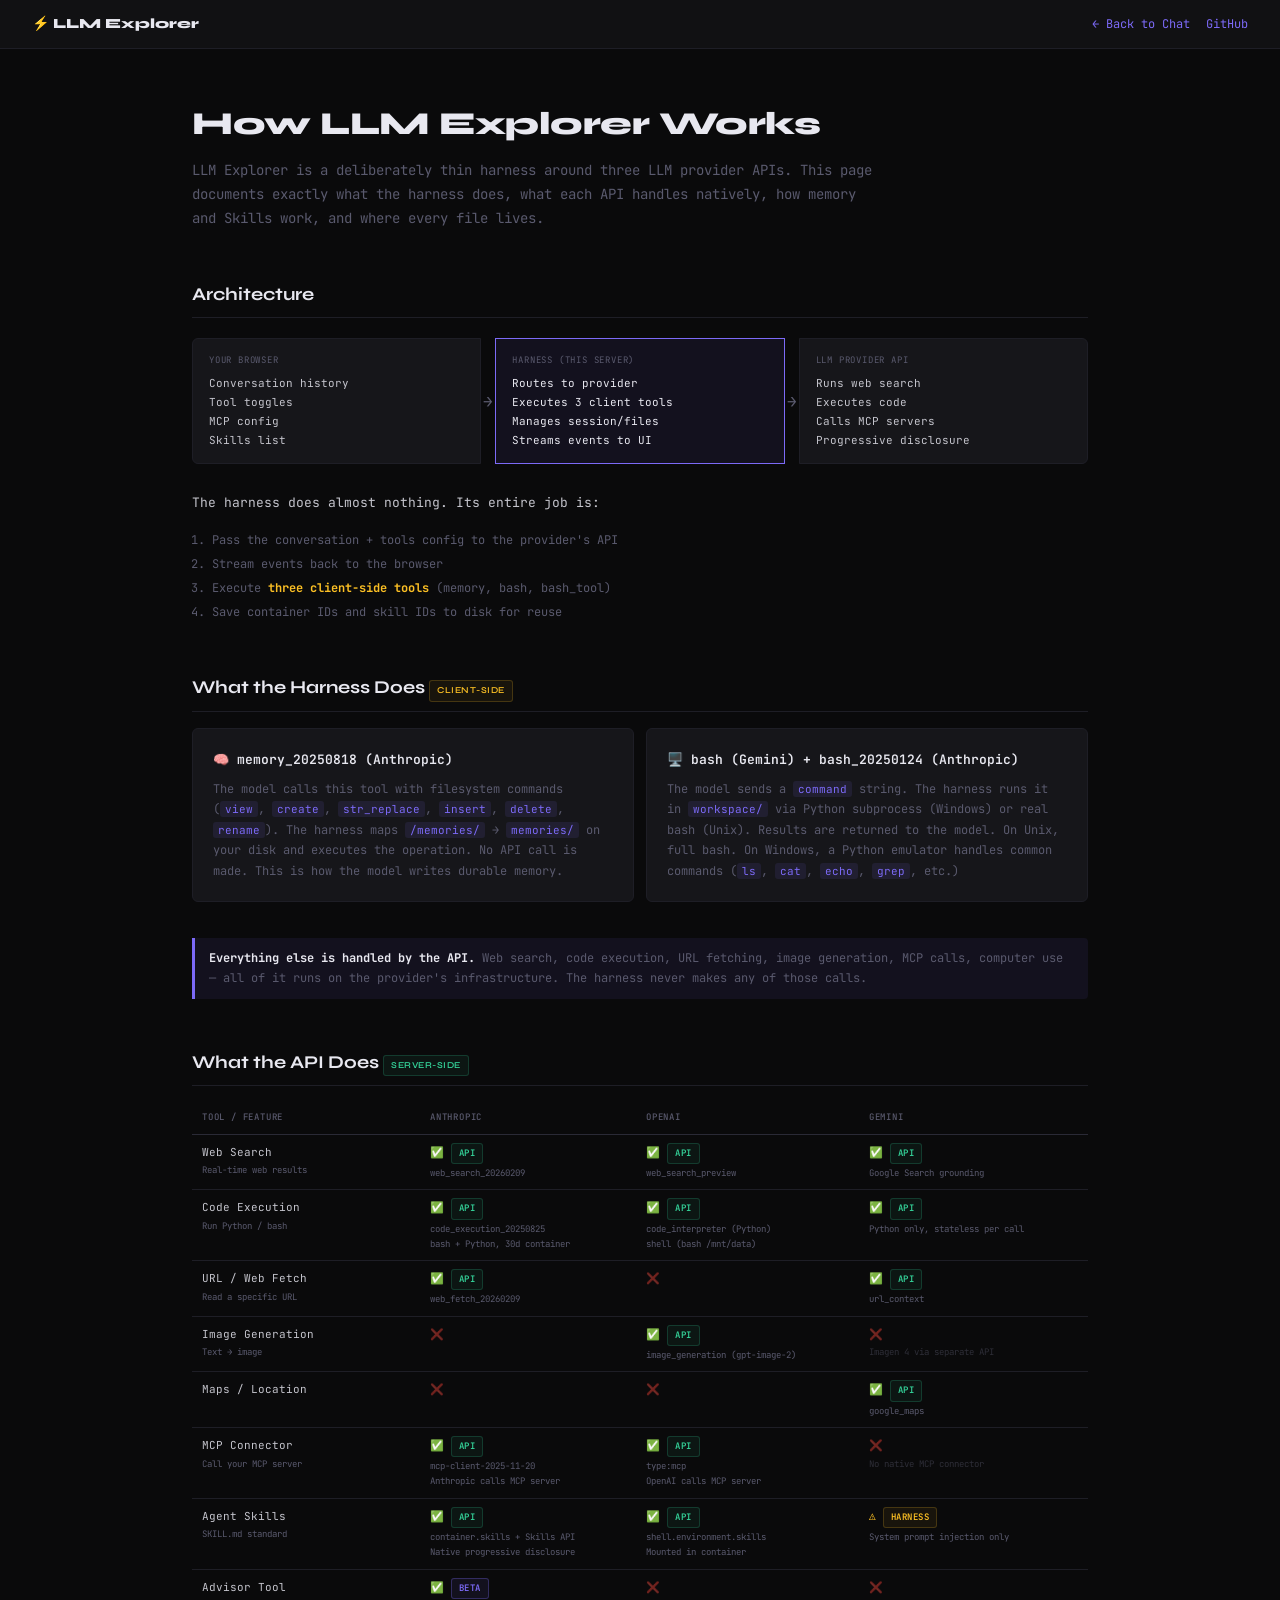
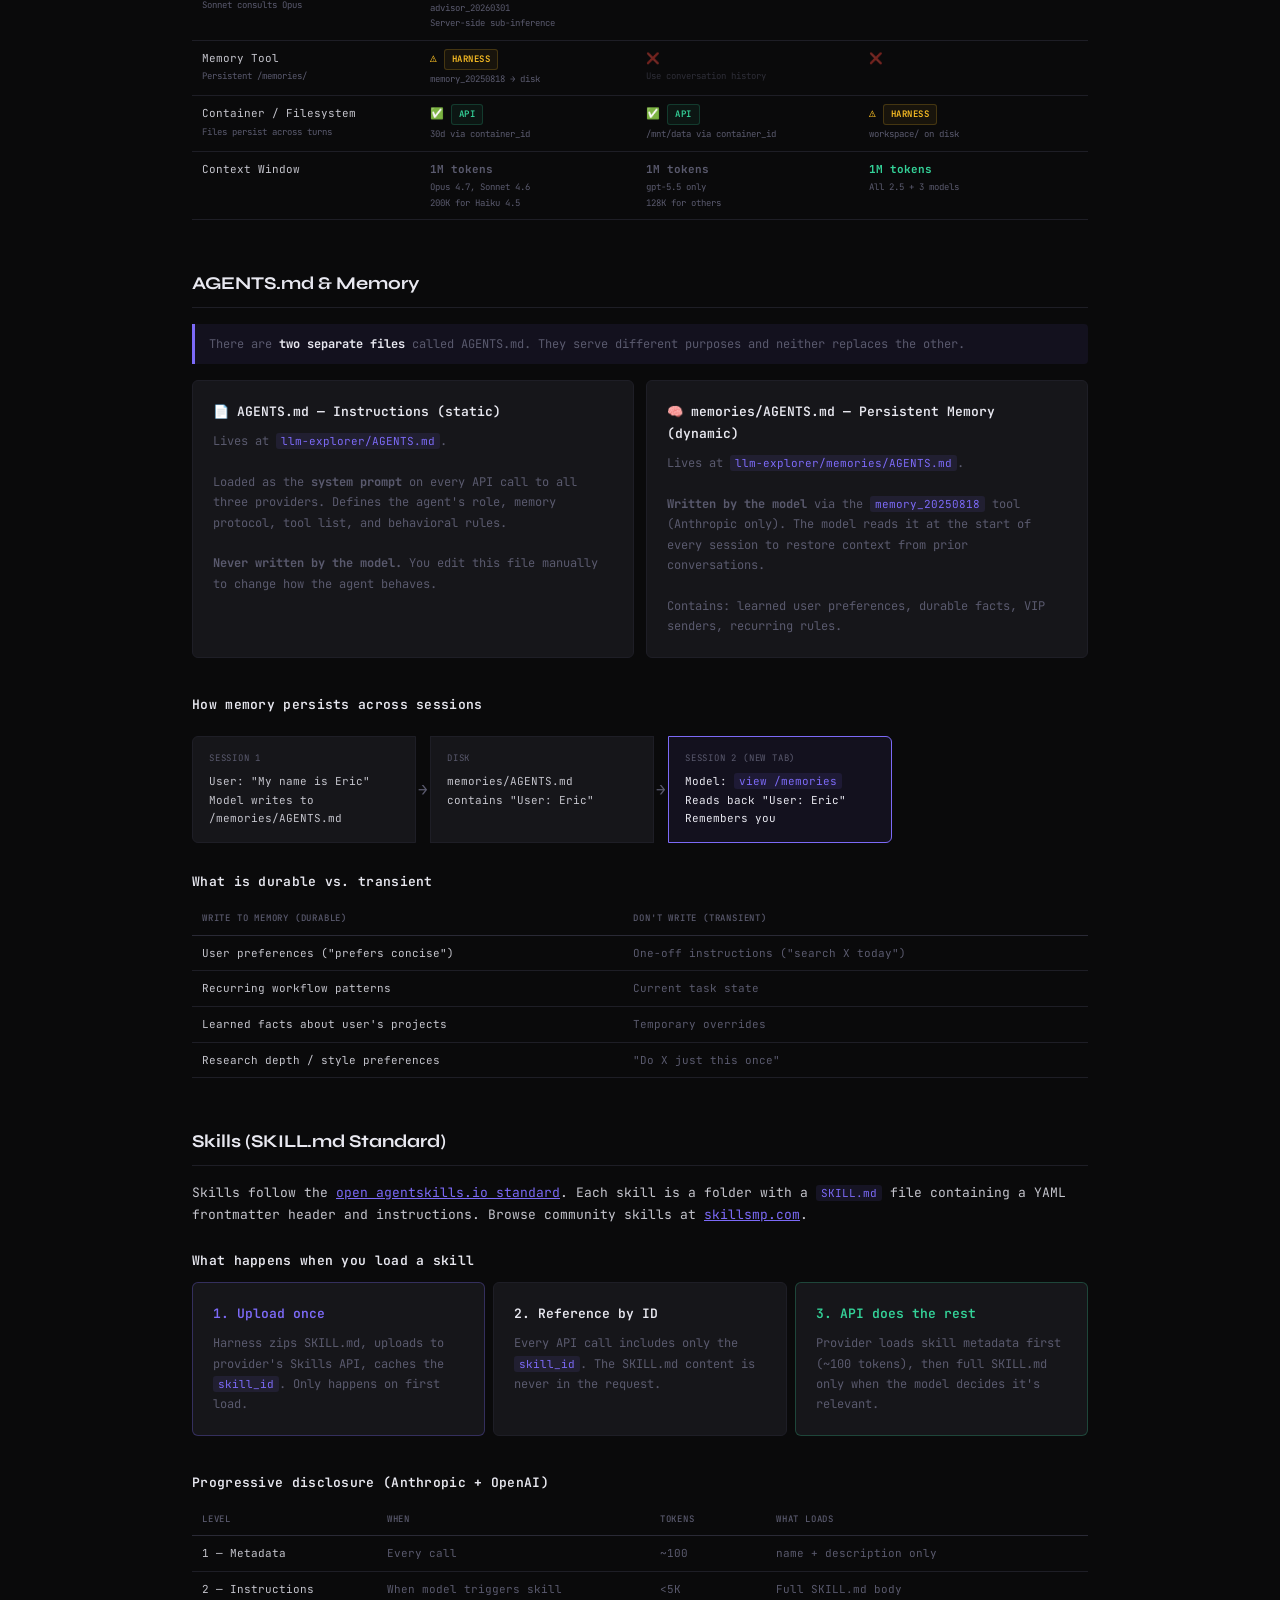
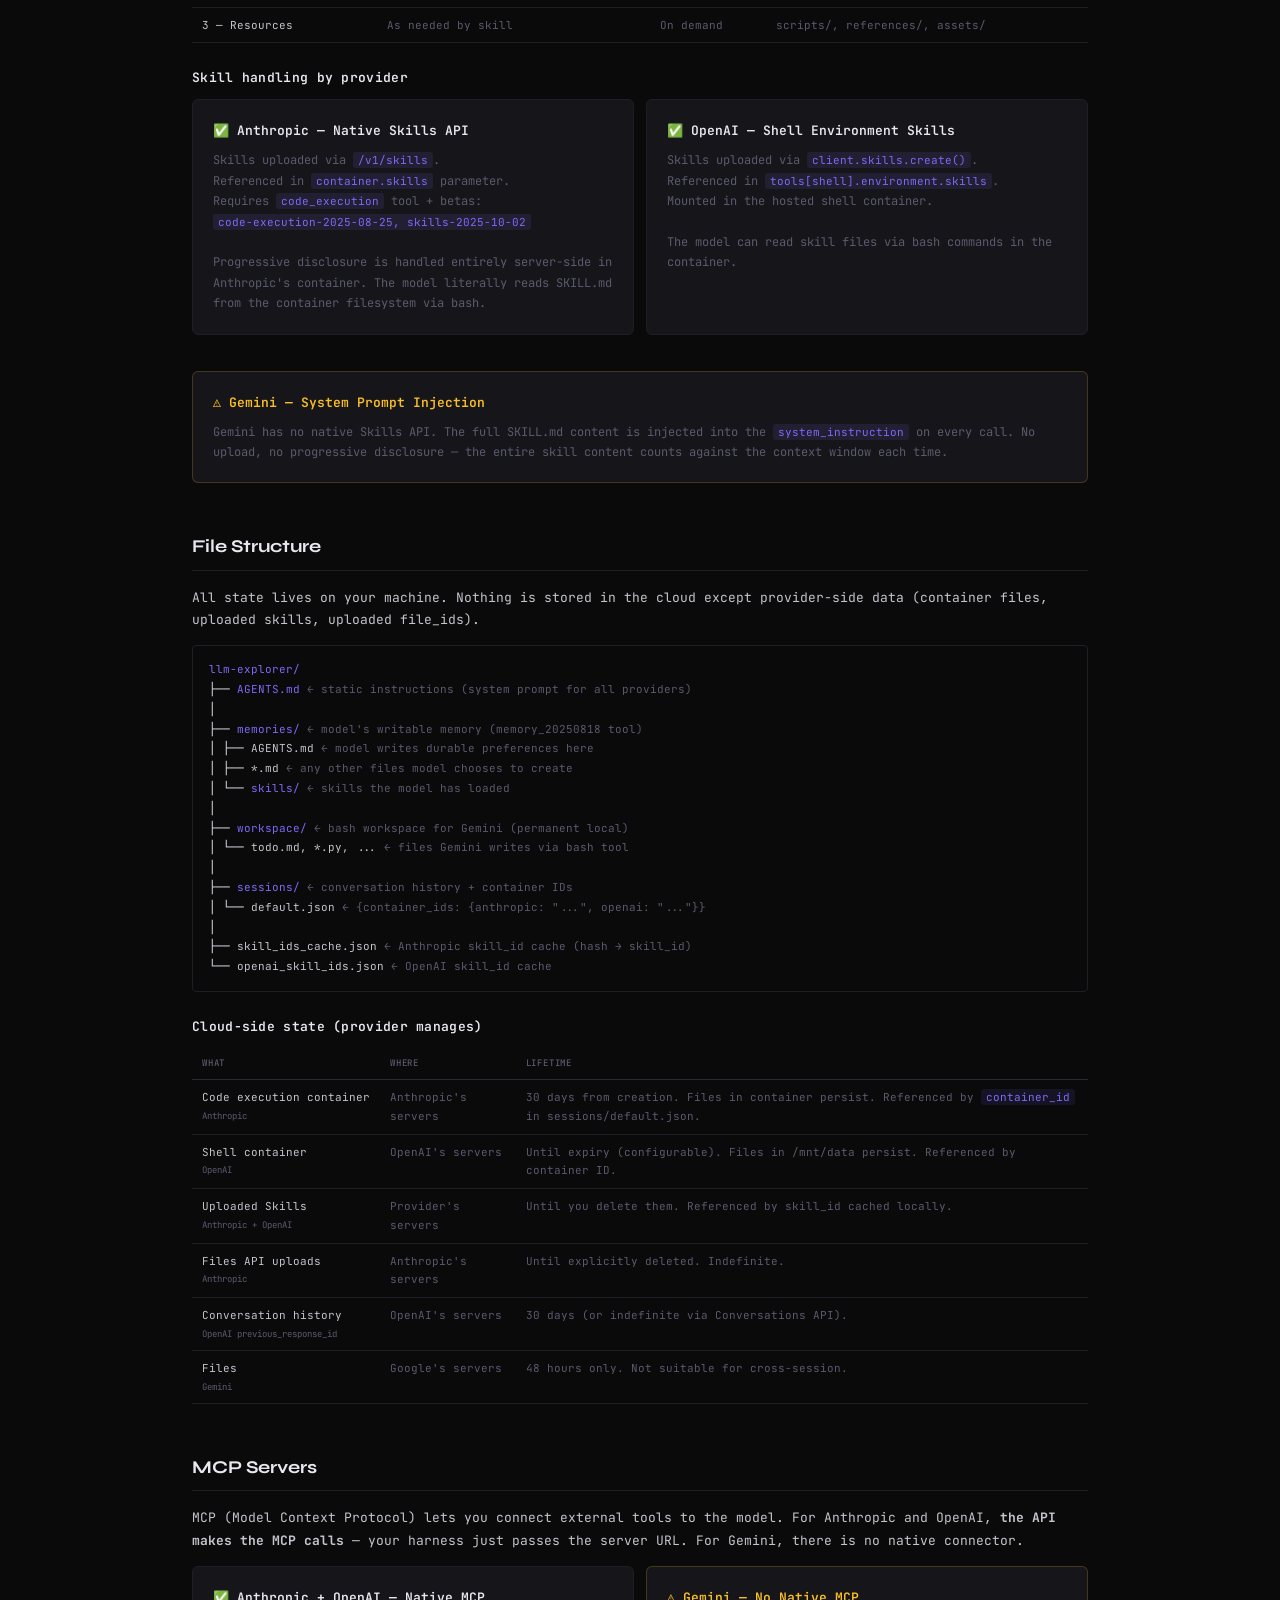
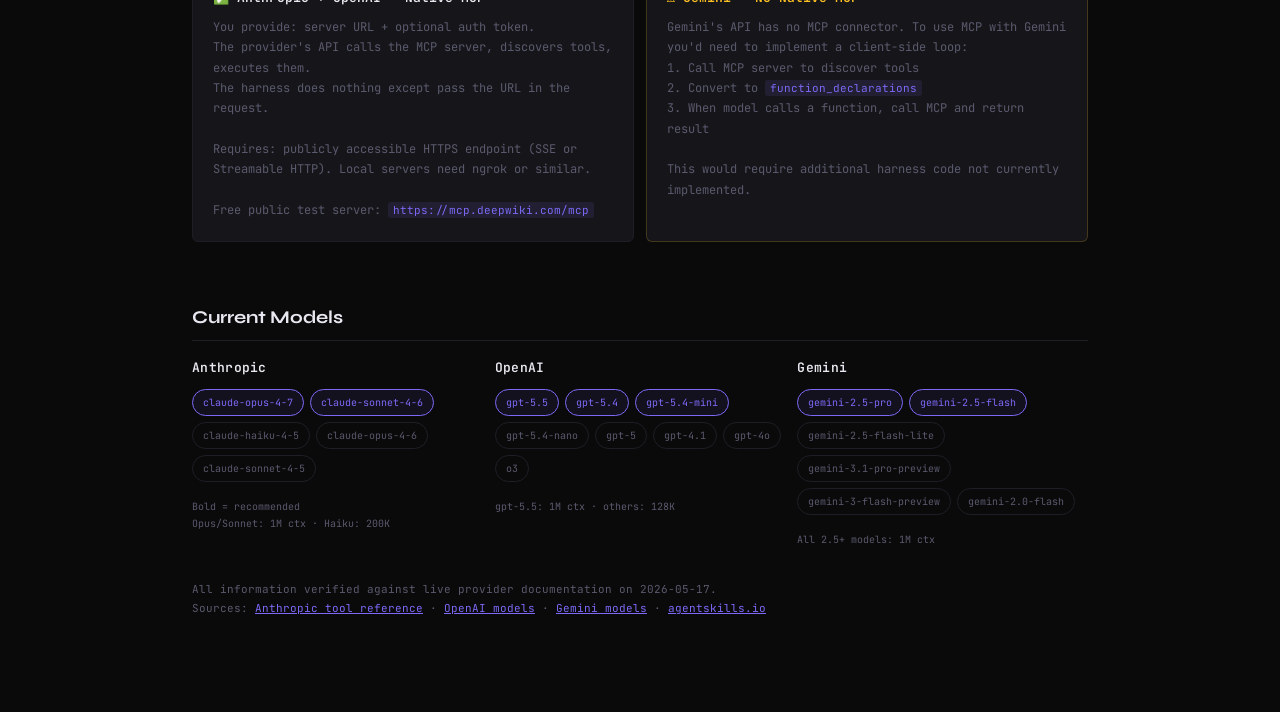
==== static/about.html @ feeef98b "Add /about page: harness vs. API breakdown, memory, Skills, file structure New page at /about: - Ful" ====
<!DOCTYPE html>
<html lang="en">
<head>
<meta charset="UTF-8"/>
<meta name="viewport" content="width=device-width,initial-scale=1"/>
<title>LLM Explorer — How It Works</title>
<link rel="preconnect" href="https://fonts.googleapis.com">
<link href="https://fonts.googleapis.com/css2?family=Syne:wght@400;600;700;800&family=JetBrains+Mono:wght@300;400;500&display=swap" rel="stylesheet">
<style>
*,*::before,*::after{box-sizing:border-box;margin:0;padding:0}
:root{
  --bg:#0a0a0b;--surface:#111113;--panel:#16161a;
  --border:#1e1e26;--border2:#2a2a36;
  --text:#c4c4cc;--text-dim:#5a5a6e;--text-bright:#e8e8f0;
  --accent:#7c6af7;--accent-bg:rgba(124,106,247,.08);--accent-border:rgba(124,106,247,.3);
  --green:#34d399;--green-bg:rgba(52,211,153,.06);
  --yellow:#fbbf24;--yellow-bg:rgba(251,191,36,.06);
  --red:#f87171;
  --mono:'JetBrains Mono',monospace;
  --sans:'Syne',sans-serif;
}
html,body{background:var(--bg);color:var(--text);font-family:var(--mono);font-size:13px;line-height:1.7}

/* ─ layout ─ */
.page{max-width:960px;margin:0 auto;padding:48px 32px 80px}

/* ─ nav ─ */
.topnav{
  display:flex;align-items:center;gap:16px;
  padding:12px 32px;border-bottom:1px solid var(--border);
  background:var(--surface);position:sticky;top:0;z-index:10;
}
.topnav a{color:var(--accent);text-decoration:none;font-size:12px}
.topnav a:hover{text-decoration:underline}
.topnav .logo{font-family:var(--sans);font-weight:800;font-size:14px;color:var(--text-bright);margin-right:auto}

/* ─ typography ─ */
h1{font-family:var(--sans);font-size:32px;font-weight:800;color:var(--text-bright);letter-spacing:-.5px;margin-bottom:8px}
h2{font-family:var(--sans);font-size:18px;font-weight:700;color:var(--text-bright);margin:48px 0 16px;
   padding-bottom:8px;border-bottom:1px solid var(--border)}
h3{font-size:13px;font-weight:600;color:var(--text-bright);letter-spacing:.3px;margin:24px 0 10px}
p{margin-bottom:14px;color:var(--text)}
.lead{font-size:14px;color:var(--text-dim);max-width:680px;margin-bottom:32px}

/* ─ cards ─ */
.card{background:var(--panel);border:1px solid var(--border);border-radius:6px;padding:20px;margin-bottom:12px}
.card-title{font-weight:600;color:var(--text-bright);margin-bottom:8px;font-size:13px}
.card-body{color:var(--text-dim);font-size:12px}

/* ─ two-col split ─ */
.split{display:grid;grid-template-columns:1fr 1fr;gap:12px;margin-bottom:24px}
@media(max-width:640px){.split{grid-template-columns:1fr}}

/* ─ table ─ */
table{width:100%;border-collapse:collapse;margin-bottom:24px;font-size:11px}
th{text-align:left;padding:8px 10px;border-bottom:1px solid var(--border2);
   color:var(--text-dim);font-size:9px;letter-spacing:.8px;text-transform:uppercase;font-weight:500}
td{padding:8px 10px;border-bottom:1px solid var(--border);color:var(--text-dim);vertical-align:top}
td:first-child{color:var(--text);white-space:nowrap}
.c-yes{color:var(--green)}
.c-harness{color:var(--yellow)}
.c-no{opacity:.45}
small{font-size:9px;color:var(--text-dim);display:block;margin-top:2px}

/* ─ code ─ */
pre,code{font-family:var(--mono)}
pre{background:var(--bg);border:1px solid var(--border);border-radius:4px;
    padding:14px 16px;overflow-x:auto;font-size:11px;color:var(--text-dim);margin-bottom:14px}
code{background:rgba(124,106,247,.1);color:var(--accent);padding:1px 5px;border-radius:3px;font-size:11px}

/* ─ badges ─ */
.badge{display:inline-block;padding:2px 7px;border-radius:3px;font-size:9px;font-weight:600;letter-spacing:.5px;text-transform:uppercase}
.badge-api{background:var(--green-bg);color:var(--green);border:1px solid rgba(52,211,153,.2)}
.badge-harness{background:var(--yellow-bg);color:var(--yellow);border:1px solid rgba(251,191,36,.2)}
.badge-none{background:rgba(248,113,113,.08);color:var(--red);border:1px solid rgba(248,113,113,.2)}
.badge-beta{background:var(--accent-bg);color:var(--accent);border:1px solid var(--accent-border)}

/* ─ flow diagram ─ */
.flow{display:flex;align-items:stretch;gap:0;margin:20px 0 28px;overflow-x:auto}
.flow-box{
  flex:1;min-width:160px;padding:14px 16px;border:1px solid var(--border);
  background:var(--panel);
}
.flow-box:first-child{border-radius:6px 0 0 6px}
.flow-box:last-child{border-radius:0 6px 6px 0}
.flow-arrow{
  display:flex;align-items:center;padding:0 2px;color:var(--text-dim);
  font-size:16px;flex-shrink:0;
}
.flow-label{font-size:9px;color:var(--text-dim);letter-spacing:.8px;text-transform:uppercase;margin-bottom:6px}
.flow-content{font-size:11px;color:var(--text)}
.flow-box.highlight{border-color:var(--accent);background:var(--accent-bg)}
.flow-box.highlight .flow-content{color:var(--text-bright)}

/* ─ file tree ─ */
.tree{background:var(--bg);border:1px solid var(--border);border-radius:4px;padding:14px 16px;font-size:11px;margin-bottom:14px}
.tree-line{line-height:1.8}
.tree-dir{color:var(--accent)}
.tree-file{color:var(--text)}
.tree-comment{color:var(--text-dim)}

/* ─ pill list ─ */
.pill-list{display:flex;flex-wrap:wrap;gap:6px;margin-bottom:16px}
.pill{padding:4px 10px;border-radius:20px;font-size:10px;border:1px solid var(--border);color:var(--text-dim)}
.pill.active{border-color:var(--accent);color:var(--accent);background:var(--accent-bg)}

/* ─ note box ─ */
.note{border-left:3px solid var(--accent);padding:10px 14px;background:var(--accent-bg);
      border-radius:0 4px 4px 0;margin-bottom:16px;font-size:12px;color:var(--text-dim)}
.note strong{color:var(--text-bright)}

/* ─ section anchor ─ */
.anchor{color:var(--text-dim);text-decoration:none;font-size:11px;margin-left:8px;opacity:0;transition:opacity .15s}
h2:hover .anchor{opacity:1}
</style>
</head>
<body>

<nav class="topnav">
  <span class="logo">⚡ LLM Explorer</span>
  <a href="/">← Back to Chat</a>
  <a href="https://github.com/EricXu4630/llm-explorer" target="_blank">GitHub</a>
</nav>

<div class="page">

  <h1>How LLM Explorer Works</h1>
  <p class="lead">
    LLM Explorer is a deliberately thin harness around three LLM provider APIs.
    This page documents exactly what the harness does, what each API handles natively,
    how memory and Skills work, and where every file lives.
  </p>

  <!-- ══════════════════════════════════════════════════════ -->
  <h2>Architecture <a class="anchor" href="#architecture" id="architecture">#</a></h2>

  <div class="flow">
    <div class="flow-box">
      <div class="flow-label">Your Browser</div>
      <div class="flow-content">Conversation history<br/>Tool toggles<br/>MCP config<br/>Skills list</div>
    </div>
    <div class="flow-arrow">→</div>
    <div class="flow-box highlight">
      <div class="flow-label">Harness (this server)</div>
      <div class="flow-content">Routes to provider<br/>Executes 3 client tools<br/>Manages session/files<br/>Streams events to UI</div>
    </div>
    <div class="flow-arrow">→</div>
    <div class="flow-box">
      <div class="flow-label">LLM Provider API</div>
      <div class="flow-content">Runs web search<br/>Executes code<br/>Calls MCP servers<br/>Progressive disclosure</div>
    </div>
  </div>

  <p>The harness does almost nothing. Its entire job is:</p>
  <ol style="margin:0 0 16px 20px;color:var(--text-dim);font-size:12px;line-height:2">
    <li>Pass the conversation + tools config to the provider's API</li>
    <li>Stream events back to the browser</li>
    <li>Execute <strong style="color:var(--yellow)">three client-side tools</strong> (memory, bash, bash_tool)</li>
    <li>Save container IDs and skill IDs to disk for reuse</li>
  </ol>

  <!-- ══════════════════════════════════════════════════════ -->
  <h2>What the Harness Does <span class="badge badge-harness">client-side</span> <a class="anchor" href="#harness" id="harness">#</a></h2>

  <div class="split">
    <div class="card">
      <div class="card-title">🧠 memory_20250818 (Anthropic)</div>
      <div class="card-body">
        The model calls this tool with filesystem commands (<code>view</code>, <code>create</code>,
        <code>str_replace</code>, <code>insert</code>, <code>delete</code>, <code>rename</code>).
        The harness maps <code>/memories/</code> → <code>memories/</code> on your disk and executes the operation.
        No API call is made. This is how the model writes durable memory.
      </div>
    </div>
    <div class="card">
      <div class="card-title">🖥️ bash (Gemini) + bash_20250124 (Anthropic)</div>
      <div class="card-body">
        The model sends a <code>command</code> string. The harness runs it in <code>workspace/</code>
        via Python subprocess (Windows) or real bash (Unix). Results are returned to the model.
        On Unix, full bash. On Windows, a Python emulator handles common commands
        (<code>ls</code>, <code>cat</code>, <code>echo</code>, <code>grep</code>, etc.)
      </div>
    </div>
  </div>

  <div class="note">
    <strong>Everything else is handled by the API.</strong> Web search, code execution, URL fetching,
    image generation, MCP calls, computer use — all of it runs on the provider's infrastructure.
    The harness never makes any of those calls.
  </div>

  <!-- ══════════════════════════════════════════════════════ -->
  <h2>What the API Does <span class="badge badge-api">server-side</span> <a class="anchor" href="#api" id="api">#</a></h2>

  <table>
    <thead>
      <tr>
        <th>Tool / Feature</th>
        <th>Anthropic</th>
        <th>OpenAI</th>
        <th>Gemini</th>
      </tr>
    </thead>
    <tbody>
      <tr>
        <td>Web Search<small>Real-time web results</small></td>
        <td class="c-yes">✅ <span class="badge badge-api">API</span><small>web_search_20260209</small></td>
        <td class="c-yes">✅ <span class="badge badge-api">API</span><small>web_search_preview</small></td>
        <td class="c-yes">✅ <span class="badge badge-api">API</span><small>Google Search grounding</small></td>
      </tr>
      <tr>
        <td>Code Execution<small>Run Python / bash</small></td>
        <td class="c-yes">✅ <span class="badge badge-api">API</span><small>code_execution_20250825<br/>bash + Python, 30d container</small></td>
        <td class="c-yes">✅ <span class="badge badge-api">API</span><small>code_interpreter (Python)<br/>shell (bash /mnt/data)</small></td>
        <td class="c-yes">✅ <span class="badge badge-api">API</span><small>Python only, stateless per call</small></td>
      </tr>
      <tr>
        <td>URL / Web Fetch<small>Read a specific URL</small></td>
        <td class="c-yes">✅ <span class="badge badge-api">API</span><small>web_fetch_20260209</small></td>
        <td class="c-no">❌</td>
        <td class="c-yes">✅ <span class="badge badge-api">API</span><small>url_context</small></td>
      </tr>
      <tr>
        <td>Image Generation<small>Text → image</small></td>
        <td class="c-no">❌</td>
        <td class="c-yes">✅ <span class="badge badge-api">API</span><small>image_generation (gpt-image-2)</small></td>
        <td class="c-no">❌ <small>Imagen 4 via separate API</small></td>
      </tr>
      <tr>
        <td>Maps / Location</td>
        <td class="c-no">❌</td>
        <td class="c-no">❌</td>
        <td class="c-yes">✅ <span class="badge badge-api">API</span><small>google_maps</small></td>
      </tr>
      <tr>
        <td>MCP Connector<small>Call your MCP server</small></td>
        <td class="c-yes">✅ <span class="badge badge-api">API</span><small>mcp-client-2025-11-20<br/>Anthropic calls MCP server</small></td>
        <td class="c-yes">✅ <span class="badge badge-api">API</span><small>type:mcp<br/>OpenAI calls MCP server</small></td>
        <td class="c-no">❌ <small>No native MCP connector</small></td>
      </tr>
      <tr>
        <td>Agent Skills<small>SKILL.md standard</small></td>
        <td class="c-yes">✅ <span class="badge badge-api">API</span><small>container.skills + Skills API<br/>Native progressive disclosure</small></td>
        <td class="c-yes">✅ <span class="badge badge-api">API</span><small>shell.environment.skills<br/>Mounted in container</small></td>
        <td class="c-harness">⚠️ <span class="badge badge-harness">harness</span><small>System prompt injection only</small></td>
      </tr>
      <tr>
        <td>Advisor Tool<small>Sonnet consults Opus</small></td>
        <td class="c-yes">✅ <span class="badge badge-beta">beta</span><small>advisor_20260301<br/>Server-side sub-inference</small></td>
        <td class="c-no">❌</td>
        <td class="c-no">❌</td>
      </tr>
      <tr>
        <td>Memory Tool<small>Persistent /memories/</small></td>
        <td class="c-harness">⚠️ <span class="badge badge-harness">harness</span><small>memory_20250818 → disk</small></td>
        <td class="c-no">❌ <small>Use conversation history</small></td>
        <td class="c-no">❌</td>
      </tr>
      <tr>
        <td>Container / Filesystem<small>Files persist across turns</small></td>
        <td class="c-yes">✅ <span class="badge badge-api">API</span><small>30d via container_id</small></td>
        <td class="c-yes">✅ <span class="badge badge-api">API</span><small>/mnt/data via container_id</small></td>
        <td class="c-harness">⚠️ <span class="badge badge-harness">harness</span><small>workspace/ on disk</small></td>
      </tr>
      <tr>
        <td>Context Window</td>
        <td><strong>1M tokens</strong><small>Opus 4.7, Sonnet 4.6<br/>200K for Haiku 4.5</small></td>
        <td><strong>1M tokens</strong><small>gpt-5.5 only<br/>128K for others</small></td>
        <td class="c-yes"><strong>1M tokens</strong><small>All 2.5 + 3 models</small></td>
      </tr>
    </tbody>
  </table>

  <!-- ══════════════════════════════════════════════════════ -->
  <h2>AGENTS.md &amp; Memory <a class="anchor" href="#memory" id="memory">#</a></h2>

  <div class="note">
    There are <strong>two separate files</strong> called AGENTS.md. They serve different purposes and neither replaces the other.
  </div>

  <div class="split">
    <div class="card">
      <div class="card-title">📄 AGENTS.md — Instructions (static)</div>
      <div class="card-body">
        Lives at <code>llm-explorer/AGENTS.md</code>.<br/><br/>
        Loaded as the <strong>system prompt</strong> on every API call to all three providers.
        Defines the agent's role, memory protocol, tool list, and behavioral rules.<br/><br/>
        <strong>Never written by the model.</strong> You edit this file manually to change how the agent behaves.
      </div>
    </div>
    <div class="card">
      <div class="card-title">🧠 memories/AGENTS.md — Persistent Memory (dynamic)</div>
      <div class="card-body">
        Lives at <code>llm-explorer/memories/AGENTS.md</code>.<br/><br/>
        <strong>Written by the model</strong> via the <code>memory_20250818</code> tool (Anthropic only).
        The model reads it at the start of every session to restore context from prior conversations.<br/><br/>
        Contains: learned user preferences, durable facts, VIP senders, recurring rules.
      </div>
    </div>
  </div>

  <h3>How memory persists across sessions</h3>
  <div class="flow" style="max-width:700px">
    <div class="flow-box">
      <div class="flow-label">Session 1</div>
      <div class="flow-content">User: "My name is Eric"<br/>Model writes to<br/>/memories/AGENTS.md</div>
    </div>
    <div class="flow-arrow">→</div>
    <div class="flow-box">
      <div class="flow-label">Disk</div>
      <div class="flow-content">memories/AGENTS.md<br/>contains "User: Eric"</div>
    </div>
    <div class="flow-arrow">→</div>
    <div class="flow-box highlight">
      <div class="flow-label">Session 2 (new tab)</div>
      <div class="flow-content">Model: <code>view /memories</code><br/>Reads back "User: Eric"<br/>Remembers you</div>
    </div>
  </div>

  <h3>What is durable vs. transient</h3>
  <table>
    <tr><th>Write to memory (durable)</th><th>Don't write (transient)</th></tr>
    <tr><td>User preferences ("prefers concise")</td><td>One-off instructions ("search X today")</td></tr>
    <tr><td>Recurring workflow patterns</td><td>Current task state</td></tr>
    <tr><td>Learned facts about user's projects</td><td>Temporary overrides</td></tr>
    <tr><td>Research depth / style preferences</td><td>"Do X just this once"</td></tr>
  </table>

  <!-- ══════════════════════════════════════════════════════ -->
  <h2>Skills (SKILL.md Standard) <a class="anchor" href="#skills" id="skills">#</a></h2>

  <p>
    Skills follow the <a href="https://agentskills.io" style="color:var(--accent)">open agentskills.io standard</a>.
    Each skill is a folder with a <code>SKILL.md</code> file containing a YAML frontmatter header and instructions.
    Browse community skills at <a href="https://skillsmp.com" style="color:var(--accent)">skillsmp.com</a>.
  </p>

  <h3>What happens when you load a skill</h3>

  <div style="display:grid;grid-template-columns:1fr 1fr 1fr;gap:8px;margin-bottom:24px">
    <div class="card" style="border-color:var(--accent-border)">
      <div class="card-title" style="color:var(--accent)">1. Upload once</div>
      <div class="card-body">Harness zips SKILL.md, uploads to provider's Skills API, caches the <code>skill_id</code>. Only happens on first load.</div>
    </div>
    <div class="card">
      <div class="card-title">2. Reference by ID</div>
      <div class="card-body">Every API call includes only the <code>skill_id</code>. The SKILL.md content is never in the request.</div>
    </div>
    <div class="card" style="border-color:rgba(52,211,153,.25)">
      <div class="card-title" style="color:var(--green)">3. API does the rest</div>
      <div class="card-body">Provider loads skill metadata first (~100 tokens), then full SKILL.md only when the model decides it's relevant.</div>
    </div>
  </div>

  <h3>Progressive disclosure (Anthropic + OpenAI)</h3>
  <table>
    <tr><th>Level</th><th>When</th><th>Tokens</th><th>What loads</th></tr>
    <tr><td>1 — Metadata</td><td>Every call</td><td>~100</td><td>name + description only</td></tr>
    <tr><td>2 — Instructions</td><td>When model triggers skill</td><td>&lt;5K</td><td>Full SKILL.md body</td></tr>
    <tr><td>3 — Resources</td><td>As needed by skill</td><td>On demand</td><td>scripts/, references/, assets/</td></tr>
  </table>

  <h3>Skill handling by provider</h3>
  <div class="split">
    <div class="card">
      <div class="card-title">✅ Anthropic — Native Skills API</div>
      <div class="card-body">
        Skills uploaded via <code>/v1/skills</code>.<br/>
        Referenced in <code>container.skills</code> parameter.<br/>
        Requires <code>code_execution</code> tool + betas:<br/>
        <code>code-execution-2025-08-25, skills-2025-10-02</code><br/><br/>
        Progressive disclosure is handled entirely server-side in Anthropic's container.
        The model literally reads SKILL.md from the container filesystem via bash.
      </div>
    </div>
    <div class="card">
      <div class="card-title">✅ OpenAI — Shell Environment Skills</div>
      <div class="card-body">
        Skills uploaded via <code>client.skills.create()</code>.<br/>
        Referenced in <code>tools[shell].environment.skills</code>.<br/>
        Mounted in the hosted shell container.<br/><br/>
        The model can read skill files via bash commands in the container.
      </div>
    </div>
  </div>
  <div class="card" style="border-color:rgba(251,191,36,.2)">
    <div class="card-title" style="color:var(--yellow)">⚠️ Gemini — System Prompt Injection</div>
    <div class="card-body">
      Gemini has no native Skills API. The full SKILL.md content is injected into the
      <code>system_instruction</code> on every call. No upload, no progressive disclosure —
      the entire skill content counts against the context window each time.
    </div>
  </div>

  <!-- ══════════════════════════════════════════════════════ -->
  <h2>File Structure <a class="anchor" href="#files" id="files">#</a></h2>

  <p>All state lives on your machine. Nothing is stored in the cloud except provider-side data (container files, uploaded skills, uploaded file_ids).</p>

  <div class="tree">
    <div class="tree-line"><span class="tree-dir">llm-explorer/</span></div>
    <div class="tree-line">├── <span class="tree-dir">AGENTS.md</span>                   <span class="tree-comment">← static instructions (system prompt for all providers)</span></div>
    <div class="tree-line">│</div>
    <div class="tree-line">├── <span class="tree-dir">memories/</span>                   <span class="tree-comment">← model's writable memory (memory_20250818 tool)</span></div>
    <div class="tree-line">│   ├── <span class="tree-file">AGENTS.md</span>               <span class="tree-comment">← model writes durable preferences here</span></div>
    <div class="tree-line">│   ├── <span class="tree-file">*.md</span>                    <span class="tree-comment">← any other files model chooses to create</span></div>
    <div class="tree-line">│   └── <span class="tree-dir">skills/</span>                 <span class="tree-comment">← skills the model has loaded</span></div>
    <div class="tree-line">│</div>
    <div class="tree-line">├── <span class="tree-dir">workspace/</span>                  <span class="tree-comment">← bash workspace for Gemini (permanent local)</span></div>
    <div class="tree-line">│   └── <span class="tree-file">todo.md, *.py, ...</span>       <span class="tree-comment">← files Gemini writes via bash tool</span></div>
    <div class="tree-line">│</div>
    <div class="tree-line">├── <span class="tree-dir">sessions/</span>                   <span class="tree-comment">← conversation history + container IDs</span></div>
    <div class="tree-line">│   └── <span class="tree-file">default.json</span>            <span class="tree-comment">← {container_ids: {anthropic: "...", openai: "..."}}</span></div>
    <div class="tree-line">│</div>
    <div class="tree-line">├── <span class="tree-file">skill_ids_cache.json</span>        <span class="tree-comment">← Anthropic skill_id cache (hash → skill_id)</span></div>
    <div class="tree-line">└── <span class="tree-file">openai_skill_ids.json</span>       <span class="tree-comment">← OpenAI skill_id cache</span></div>
  </div>

  <h3>Cloud-side state (provider manages)</h3>
  <table>
    <tr><th>What</th><th>Where</th><th>Lifetime</th></tr>
    <tr>
      <td>Code execution container<small>Anthropic</small></td>
      <td>Anthropic's servers</td>
      <td>30 days from creation. Files in container persist. Referenced by <code>container_id</code> in sessions/default.json.</td>
    </tr>
    <tr>
      <td>Shell container<small>OpenAI</small></td>
      <td>OpenAI's servers</td>
      <td>Until expiry (configurable). Files in /mnt/data persist. Referenced by container ID.</td>
    </tr>
    <tr>
      <td>Uploaded Skills<small>Anthropic + OpenAI</small></td>
      <td>Provider's servers</td>
      <td>Until you delete them. Referenced by skill_id cached locally.</td>
    </tr>
    <tr>
      <td>Files API uploads<small>Anthropic</small></td>
      <td>Anthropic's servers</td>
      <td>Until explicitly deleted. Indefinite.</td>
    </tr>
    <tr>
      <td>Conversation history<small>OpenAI previous_response_id</small></td>
      <td>OpenAI's servers</td>
      <td>30 days (or indefinite via Conversations API).</td>
    </tr>
    <tr>
      <td>Files<small>Gemini</small></td>
      <td>Google's servers</td>
      <td>48 hours only. Not suitable for cross-session.</td>
    </tr>
  </table>

  <!-- ══════════════════════════════════════════════════════ -->
  <h2>MCP Servers <a class="anchor" href="#mcp" id="mcp">#</a></h2>

  <p>
    MCP (Model Context Protocol) lets you connect external tools to the model.
    For Anthropic and OpenAI, <strong>the API makes the MCP calls</strong> — your harness just passes the server URL.
    For Gemini, there is no native connector.
  </p>

  <div class="split">
    <div class="card">
      <div class="card-title">✅ Anthropic + OpenAI — Native MCP</div>
      <div class="card-body">
        You provide: server URL + optional auth token.<br/>
        The provider's API calls the MCP server, discovers tools, executes them.<br/>
        The harness does nothing except pass the URL in the request.<br/><br/>
        Requires: publicly accessible HTTPS endpoint (SSE or Streamable HTTP).
        Local servers need ngrok or similar.<br/><br/>
        Free public test server: <code>https://mcp.deepwiki.com/mcp</code>
      </div>
    </div>
    <div class="card" style="border-color:rgba(251,191,36,.2)">
      <div class="card-title" style="color:var(--yellow)">⚠️ Gemini — No Native MCP</div>
      <div class="card-body">
        Gemini's API has no MCP connector. To use MCP with Gemini you'd need to implement a client-side loop:<br/>
        1. Call MCP server to discover tools<br/>
        2. Convert to <code>function_declarations</code><br/>
        3. When model calls a function, call MCP and return result<br/><br/>
        This would require additional harness code not currently implemented.
      </div>
    </div>
  </div>

  <!-- ══════════════════════════════════════════════════════ -->
  <h2>Current Models <a class="anchor" href="#models" id="models">#</a></h2>

  <div style="display:grid;grid-template-columns:repeat(3,1fr);gap:12px">
    <div>
      <h3 style="margin-top:0">Anthropic</h3>
      <div class="pill-list">
        <span class="pill active">claude-opus-4-7</span>
        <span class="pill active">claude-sonnet-4-6</span>
        <span class="pill">claude-haiku-4-5</span>
        <span class="pill">claude-opus-4-6</span>
        <span class="pill">claude-sonnet-4-5</span>
      </div>
      <div style="font-size:10px;color:var(--text-dim)">Bold = recommended<br/>Opus/Sonnet: 1M ctx · Haiku: 200K</div>
    </div>
    <div>
      <h3 style="margin-top:0">OpenAI</h3>
      <div class="pill-list">
        <span class="pill active">gpt-5.5</span>
        <span class="pill active">gpt-5.4</span>
        <span class="pill active">gpt-5.4-mini</span>
        <span class="pill">gpt-5.4-nano</span>
        <span class="pill">gpt-5</span>
        <span class="pill">gpt-4.1</span>
        <span class="pill">gpt-4o</span>
        <span class="pill">o3</span>
      </div>
      <div style="font-size:10px;color:var(--text-dim)">gpt-5.5: 1M ctx · others: 128K</div>
    </div>
    <div>
      <h3 style="margin-top:0">Gemini</h3>
      <div class="pill-list">
        <span class="pill active">gemini-2.5-pro</span>
        <span class="pill active">gemini-2.5-flash</span>
        <span class="pill">gemini-2.5-flash-lite</span>
        <span class="pill">gemini-3.1-pro-preview</span>
        <span class="pill">gemini-3-flash-preview</span>
        <span class="pill">gemini-2.0-flash</span>
      </div>
      <div style="font-size:10px;color:var(--text-dim)">All 2.5+ models: 1M ctx</div>
    </div>
  </div>

  <p style="margin-top:32px;font-size:11px;color:var(--text-dim)">
    All information verified against live provider documentation on 2026-05-17.<br/>
    Sources: <a href="https://platform.claude.com/docs/en/agents-and-tools/tool-use/tool-reference" style="color:var(--accent)">Anthropic tool reference</a> ·
    <a href="https://developers.openai.com/api/docs/models/all" style="color:var(--accent)">OpenAI models</a> ·
    <a href="https://ai.google.dev/gemini-api/docs/models" style="color:var(--accent)">Gemini models</a> ·
    <a href="https://agentskills.io" style="color:var(--accent)">agentskills.io</a>
  </p>

</div>
</body>
</html>
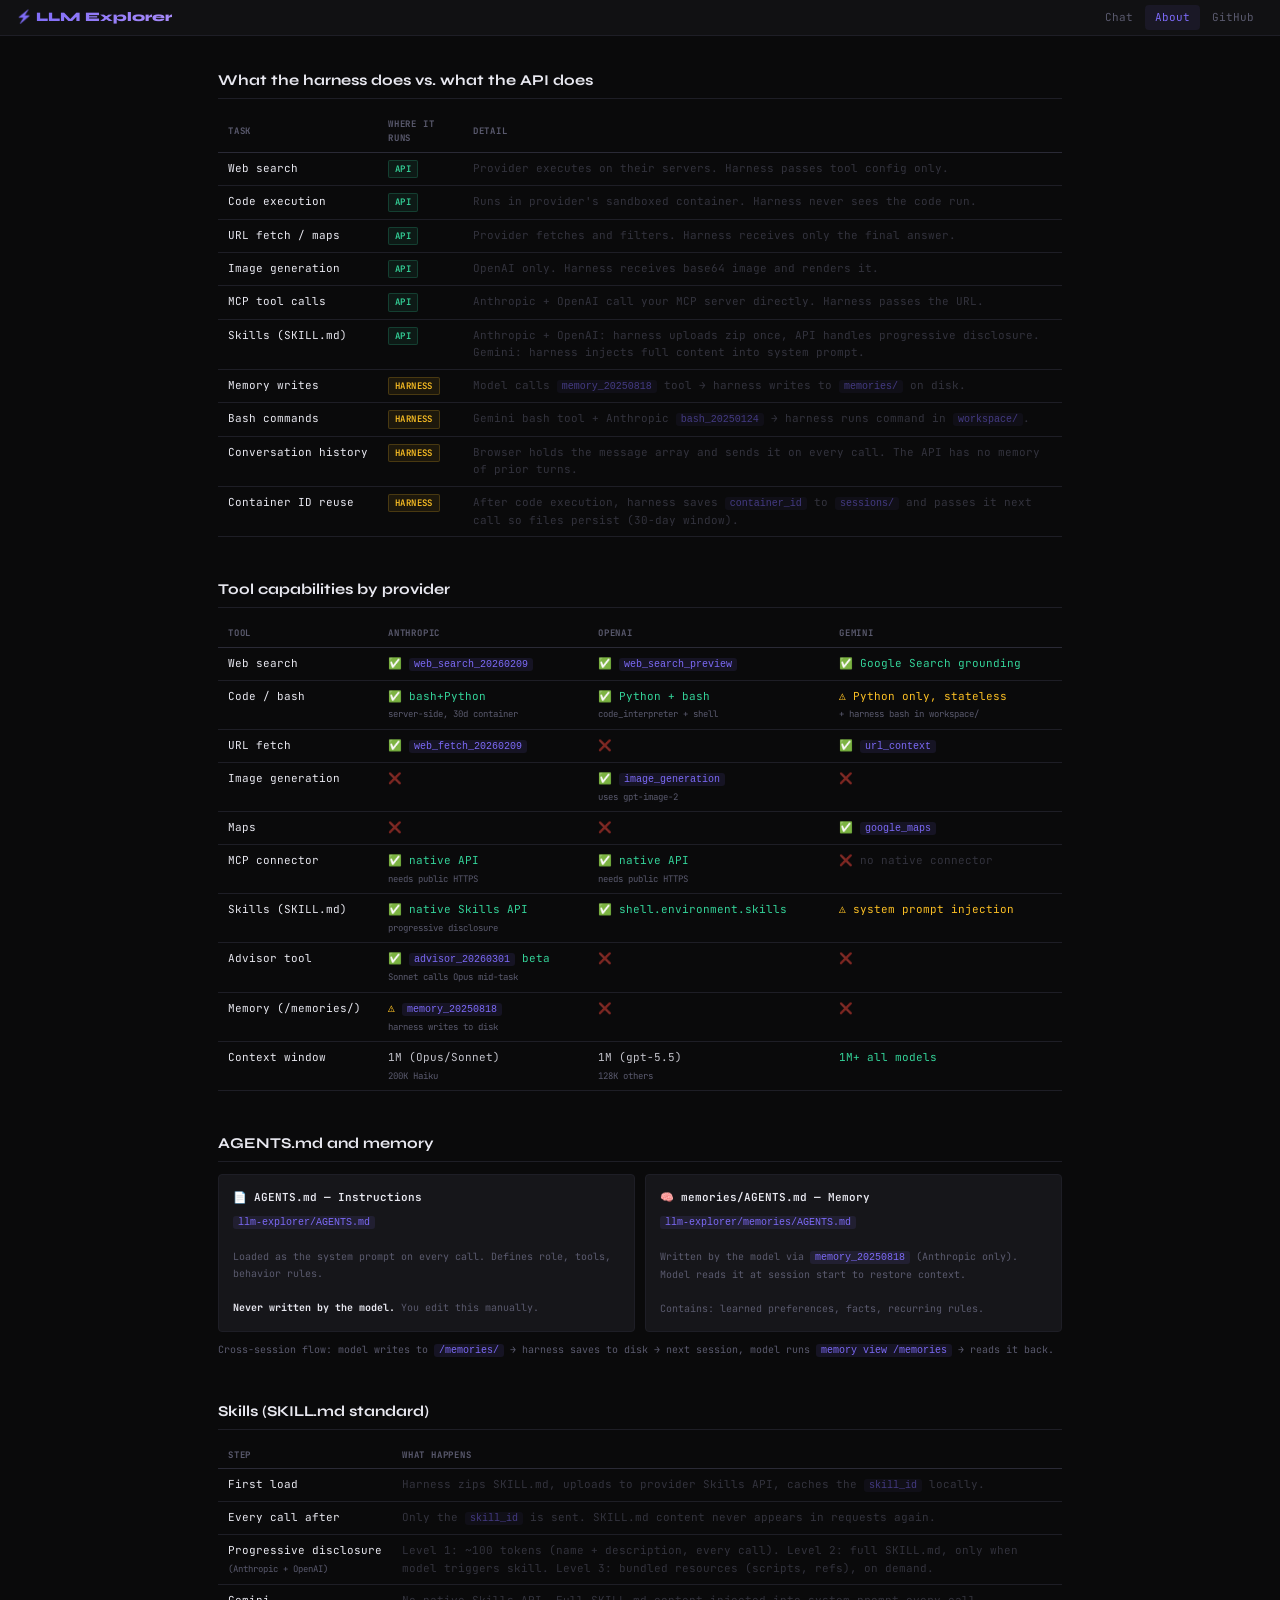
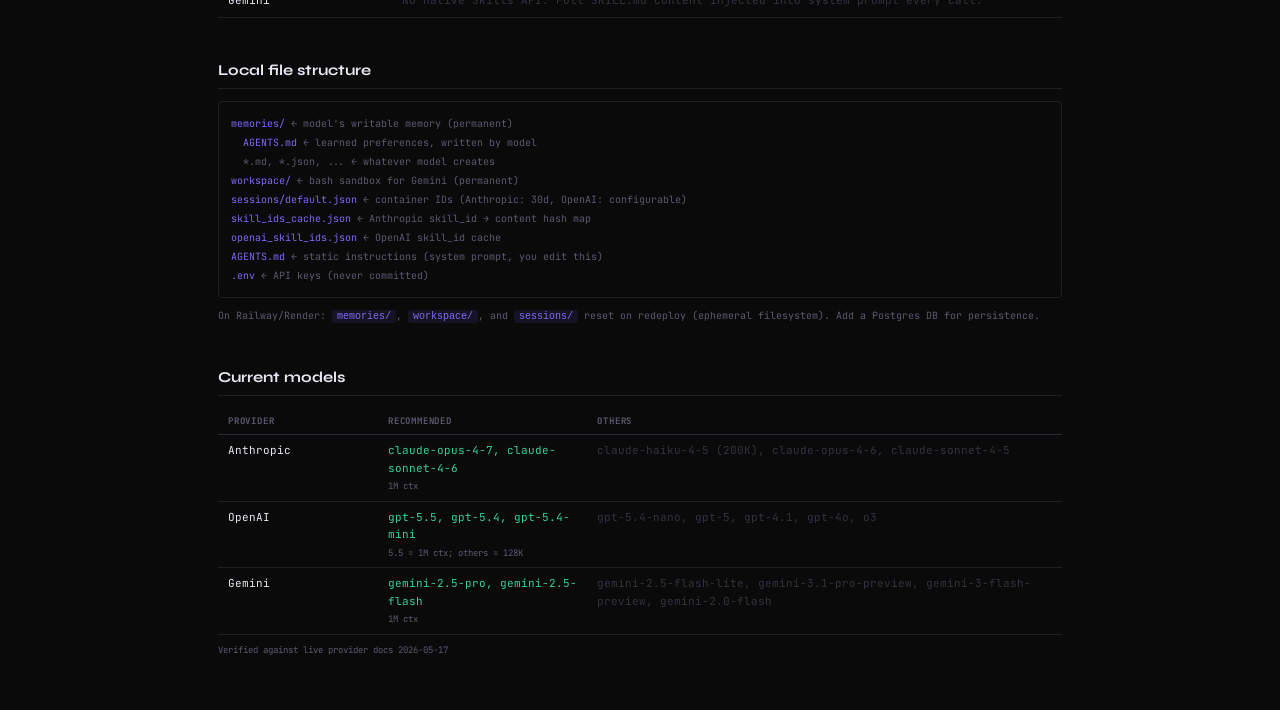
==== commit 0b900c43: "Add topbar nav + rewrite about page (concise)" ====
--- a/static/about.html
+++ b/static/about.html
@@ -3,537 +3,257 @@
 <head>
 <meta charset="UTF-8"/>
 <meta name="viewport" content="width=device-width,initial-scale=1"/>
-<title>LLM Explorer — How It Works</title>
+<title>LLM Explorer — About</title>
 <link rel="preconnect" href="https://fonts.googleapis.com">
-<link href="https://fonts.googleapis.com/css2?family=Syne:wght@400;600;700;800&family=JetBrains+Mono:wght@300;400;500&display=swap" rel="stylesheet">
+<link href="https://fonts.googleapis.com/css2?family=Syne:wght@700;800&family=JetBrains+Mono:wght@300;400;500&display=swap" rel="stylesheet">
 <style>
 *,*::before,*::after{box-sizing:border-box;margin:0;padding:0}
 :root{
   --bg:#0a0a0b;--surface:#111113;--panel:#16161a;
   --border:#1e1e26;--border2:#2a2a36;
-  --text:#c4c4cc;--text-dim:#5a5a6e;--text-bright:#e8e8f0;
+  --text:#c4c4cc;--dim:#5a5a6e;--bright:#e8e8f0;
   --accent:#7c6af7;--accent-bg:rgba(124,106,247,.08);--accent-border:rgba(124,106,247,.3);
-  --green:#34d399;--green-bg:rgba(52,211,153,.06);
-  --yellow:#fbbf24;--yellow-bg:rgba(251,191,36,.06);
-  --red:#f87171;
-  --mono:'JetBrains Mono',monospace;
-  --sans:'Syne',sans-serif;
+  --green:#34d399;--yellow:#fbbf24;--red:#f87171;
+  --mono:'JetBrains Mono',monospace;--sans:'Syne',sans-serif;
+  --r:4px;
 }
-html,body{background:var(--bg);color:var(--text);font-family:var(--mono);font-size:13px;line-height:1.7}
-
-/* ─ layout ─ */
-.page{max-width:960px;margin:0 auto;padding:48px 32px 80px}
-
-/* ─ nav ─ */
-.topnav{
-  display:flex;align-items:center;gap:16px;
-  padding:12px 32px;border-bottom:1px solid var(--border);
-  background:var(--surface);position:sticky;top:0;z-index:10;
-}
-.topnav a{color:var(--accent);text-decoration:none;font-size:12px}
-.topnav a:hover{text-decoration:underline}
-.topnav .logo{font-family:var(--sans);font-weight:800;font-size:14px;color:var(--text-bright);margin-right:auto}
-
-/* ─ typography ─ */
-h1{font-family:var(--sans);font-size:32px;font-weight:800;color:var(--text-bright);letter-spacing:-.5px;margin-bottom:8px}
-h2{font-family:var(--sans);font-size:18px;font-weight:700;color:var(--text-bright);margin:48px 0 16px;
-   padding-bottom:8px;border-bottom:1px solid var(--border)}
-h3{font-size:13px;font-weight:600;color:var(--text-bright);letter-spacing:.3px;margin:24px 0 10px}
-p{margin-bottom:14px;color:var(--text)}
-.lead{font-size:14px;color:var(--text-dim);max-width:680px;margin-bottom:32px}
-
-/* ─ cards ─ */
-.card{background:var(--panel);border:1px solid var(--border);border-radius:6px;padding:20px;margin-bottom:12px}
-.card-title{font-weight:600;color:var(--text-bright);margin-bottom:8px;font-size:13px}
-.card-body{color:var(--text-dim);font-size:12px}
-
-/* ─ two-col split ─ */
-.split{display:grid;grid-template-columns:1fr 1fr;gap:12px;margin-bottom:24px}
-@media(max-width:640px){.split{grid-template-columns:1fr}}
-
-/* ─ table ─ */
-table{width:100%;border-collapse:collapse;margin-bottom:24px;font-size:11px}
-th{text-align:left;padding:8px 10px;border-bottom:1px solid var(--border2);
-   color:var(--text-dim);font-size:9px;letter-spacing:.8px;text-transform:uppercase;font-weight:500}
-td{padding:8px 10px;border-bottom:1px solid var(--border);color:var(--text-dim);vertical-align:top}
-td:first-child{color:var(--text);white-space:nowrap}
-.c-yes{color:var(--green)}
-.c-harness{color:var(--yellow)}
-.c-no{opacity:.45}
-small{font-size:9px;color:var(--text-dim);display:block;margin-top:2px}
-
-/* ─ code ─ */
-pre,code{font-family:var(--mono)}
-pre{background:var(--bg);border:1px solid var(--border);border-radius:4px;
-    padding:14px 16px;overflow-x:auto;font-size:11px;color:var(--text-dim);margin-bottom:14px}
-code{background:rgba(124,106,247,.1);color:var(--accent);padding:1px 5px;border-radius:3px;font-size:11px}
-
-/* ─ badges ─ */
-.badge{display:inline-block;padding:2px 7px;border-radius:3px;font-size:9px;font-weight:600;letter-spacing:.5px;text-transform:uppercase}
-.badge-api{background:var(--green-bg);color:var(--green);border:1px solid rgba(52,211,153,.2)}
-.badge-harness{background:var(--yellow-bg);color:var(--yellow);border:1px solid rgba(251,191,36,.2)}
-.badge-none{background:rgba(248,113,113,.08);color:var(--red);border:1px solid rgba(248,113,113,.2)}
-.badge-beta{background:var(--accent-bg);color:var(--accent);border:1px solid var(--accent-border)}
-
-/* ─ flow diagram ─ */
-.flow{display:flex;align-items:stretch;gap:0;margin:20px 0 28px;overflow-x:auto}
-.flow-box{
-  flex:1;min-width:160px;padding:14px 16px;border:1px solid var(--border);
-  background:var(--panel);
-}
-.flow-box:first-child{border-radius:6px 0 0 6px}
-.flow-box:last-child{border-radius:0 6px 6px 0}
-.flow-arrow{
-  display:flex;align-items:center;padding:0 2px;color:var(--text-dim);
-  font-size:16px;flex-shrink:0;
-}
-.flow-label{font-size:9px;color:var(--text-dim);letter-spacing:.8px;text-transform:uppercase;margin-bottom:6px}
-.flow-content{font-size:11px;color:var(--text)}
-.flow-box.highlight{border-color:var(--accent);background:var(--accent-bg)}
-.flow-box.highlight .flow-content{color:var(--text-bright)}
-
-/* ─ file tree ─ */
-.tree{background:var(--bg);border:1px solid var(--border);border-radius:4px;padding:14px 16px;font-size:11px;margin-bottom:14px}
-.tree-line{line-height:1.8}
-.tree-dir{color:var(--accent)}
-.tree-file{color:var(--text)}
-.tree-comment{color:var(--text-dim)}
-
-/* ─ pill list ─ */
-.pill-list{display:flex;flex-wrap:wrap;gap:6px;margin-bottom:16px}
-.pill{padding:4px 10px;border-radius:20px;font-size:10px;border:1px solid var(--border);color:var(--text-dim)}
-.pill.active{border-color:var(--accent);color:var(--accent);background:var(--accent-bg)}
-
-/* ─ note box ─ */
-.note{border-left:3px solid var(--accent);padding:10px 14px;background:var(--accent-bg);
-      border-radius:0 4px 4px 0;margin-bottom:16px;font-size:12px;color:var(--text-dim)}
-.note strong{color:var(--text-bright)}
-
-/* ─ section anchor ─ */
-.anchor{color:var(--text-dim);text-decoration:none;font-size:11px;margin-left:8px;opacity:0;transition:opacity .15s}
-h2:hover .anchor{opacity:1}
+html,body{background:var(--bg);color:var(--text);font-family:var(--mono);font-size:12px;line-height:1.6}
+
+/* nav */
+.topbar{height:36px;display:flex;align-items:center;gap:0;background:var(--surface);border-bottom:1px solid var(--border);padding:0 16px}
+.topbar-logo{font-family:var(--sans);font-weight:800;font-size:13px;background:linear-gradient(90deg,var(--accent),#a78bfa);-webkit-background-clip:text;-webkit-text-fill-color:transparent;background-clip:text;margin-right:16px}
+.topbar-links{display:flex;gap:2px;margin-left:auto}
+.topbar-link{padding:4px 10px;border-radius:var(--r);font-size:11px;color:var(--dim);text-decoration:none;transition:all .12s}
+.topbar-link:hover{color:var(--text);background:var(--panel)}
+.topbar-link.active{color:var(--accent);background:var(--accent-bg)}
+
+/* layout */
+.page{max-width:900px;margin:0 auto;padding:32px 28px 60px;display:flex;flex-direction:column;gap:40px}
+
+/* section */
+h2{font-family:var(--sans);font-size:15px;font-weight:700;color:var(--bright);margin-bottom:12px;
+   padding-bottom:6px;border-bottom:1px solid var(--border)}
+
+/* tables */
+table{width:100%;border-collapse:collapse;font-size:11px}
+th{text-align:left;padding:6px 10px;color:var(--dim);font-size:9px;letter-spacing:.8px;text-transform:uppercase;border-bottom:1px solid var(--border2)}
+td{padding:7px 10px;border-bottom:1px solid var(--border);vertical-align:top}
+td:first-child{color:var(--bright);white-space:nowrap;width:160px}
+.g{color:var(--green)}
+.y{color:var(--yellow)}
+.d{color:var(--dim);opacity:.5}
+small{font-size:9px;color:var(--dim);display:block;margin-top:2px}
+
+/* badges */
+.tag{display:inline-block;padding:1px 6px;border-radius:2px;font-size:9px;font-weight:600;letter-spacing:.4px;text-transform:uppercase}
+.tag-api{background:rgba(52,211,153,.08);color:var(--green);border:1px solid rgba(52,211,153,.2)}
+.tag-harness{background:rgba(251,191,36,.08);color:var(--yellow);border:1px solid rgba(251,191,36,.2)}
+.tag-no{background:rgba(248,113,113,.07);color:var(--red);border:1px solid rgba(248,113,113,.15);opacity:.7}
+
+/* code */
+code{background:rgba(124,106,247,.1);color:var(--accent);padding:1px 5px;border-radius:3px;font-size:10px}
+pre{background:var(--panel);border:1px solid var(--border);border-radius:var(--r);padding:12px;font-size:10px;color:var(--dim);overflow-x:auto;margin-top:8px}
+
+/* 2-col */
+.two{display:grid;grid-template-columns:1fr 1fr;gap:10px}
+@media(max-width:620px){.two{grid-template-columns:1fr}}
+.box{background:var(--panel);border:1px solid var(--border);border-radius:var(--r);padding:14px}
+.box-title{font-size:11px;font-weight:600;color:var(--bright);margin-bottom:6px}
+.box-body{font-size:10px;color:var(--dim);line-height:1.7}
+
+/* file tree */
+.tree{background:var(--bg);border:1px solid var(--border);border-radius:var(--r);padding:12px;font-size:10px;line-height:1.9}
+.td{color:var(--accent)}
+.tc{color:var(--dim)}
 </style>
 </head>
 <body>
 
-<nav class="topnav">
-  <span class="logo">⚡ LLM Explorer</span>
-  <a href="/">← Back to Chat</a>
-  <a href="https://github.com/EricXu4630/llm-explorer" target="_blank">GitHub</a>
+<nav class="topbar">
+  <span class="topbar-logo">⚡ LLM Explorer</span>
+  <div class="topbar-links">
+    <a href="/" class="topbar-link">Chat</a>
+    <a href="/about" class="topbar-link active">About</a>
+    <a href="https://github.com/EricXu4630/llm-explorer" target="_blank" class="topbar-link">GitHub</a>
+  </div>
 </nav>
 
 <div class="page">
 
-  <h1>How LLM Explorer Works</h1>
-  <p class="lead">
-    LLM Explorer is a deliberately thin harness around three LLM provider APIs.
-    This page documents exactly what the harness does, what each API handles natively,
-    how memory and Skills work, and where every file lives.
-  </p>
-
-  <!-- ══════════════════════════════════════════════════════ -->
-  <h2>Architecture <a class="anchor" href="#architecture" id="architecture">#</a></h2>
-
-  <div class="flow">
-    <div class="flow-box">
-      <div class="flow-label">Your Browser</div>
-      <div class="flow-content">Conversation history<br/>Tool toggles<br/>MCP config<br/>Skills list</div>
-    </div>
-    <div class="flow-arrow">→</div>
-    <div class="flow-box highlight">
-      <div class="flow-label">Harness (this server)</div>
-      <div class="flow-content">Routes to provider<br/>Executes 3 client tools<br/>Manages session/files<br/>Streams events to UI</div>
-    </div>
-    <div class="flow-arrow">→</div>
-    <div class="flow-box">
-      <div class="flow-label">LLM Provider API</div>
-      <div class="flow-content">Runs web search<br/>Executes code<br/>Calls MCP servers<br/>Progressive disclosure</div>
-    </div>
-  </div>
-
-  <p>The harness does almost nothing. Its entire job is:</p>
-  <ol style="margin:0 0 16px 20px;color:var(--text-dim);font-size:12px;line-height:2">
-    <li>Pass the conversation + tools config to the provider's API</li>
-    <li>Stream events back to the browser</li>
-    <li>Execute <strong style="color:var(--yellow)">three client-side tools</strong> (memory, bash, bash_tool)</li>
-    <li>Save container IDs and skill IDs to disk for reuse</li>
-  </ol>
-
-  <!-- ══════════════════════════════════════════════════════ -->
-  <h2>What the Harness Does <span class="badge badge-harness">client-side</span> <a class="anchor" href="#harness" id="harness">#</a></h2>
-
-  <div class="split">
-    <div class="card">
-      <div class="card-title">🧠 memory_20250818 (Anthropic)</div>
-      <div class="card-body">
-        The model calls this tool with filesystem commands (<code>view</code>, <code>create</code>,
-        <code>str_replace</code>, <code>insert</code>, <code>delete</code>, <code>rename</code>).
-        The harness maps <code>/memories/</code> → <code>memories/</code> on your disk and executes the operation.
-        No API call is made. This is how the model writes durable memory.
+  <!-- ── HARNESS vs API ── -->
+  <section>
+    <h2>What the harness does vs. what the API does</h2>
+    <table>
+      <thead><tr><th>Task</th><th>Where it runs</th><th>Detail</th></tr></thead>
+      <tbody>
+        <tr><td>Web search</td><td><span class="tag tag-api">API</span></td><td class="d">Provider executes on their servers. Harness passes tool config only.</td></tr>
+        <tr><td>Code execution</td><td><span class="tag tag-api">API</span></td><td class="d">Runs in provider's sandboxed container. Harness never sees the code run.</td></tr>
+        <tr><td>URL fetch / maps</td><td><span class="tag tag-api">API</span></td><td class="d">Provider fetches and filters. Harness receives only the final answer.</td></tr>
+        <tr><td>Image generation</td><td><span class="tag tag-api">API</span></td><td class="d">OpenAI only. Harness receives base64 image and renders it.</td></tr>
+        <tr><td>MCP tool calls</td><td><span class="tag tag-api">API</span></td><td class="d">Anthropic + OpenAI call your MCP server directly. Harness passes the URL.</td></tr>
+        <tr><td>Skills (SKILL.md)</td><td><span class="tag tag-api">API</span></td><td class="d">Anthropic + OpenAI: harness uploads zip once, API handles progressive disclosure. Gemini: harness injects full content into system prompt.</td></tr>
+        <tr><td>Memory writes</td><td><span class="tag tag-harness">harness</span></td><td class="d">Model calls <code>memory_20250818</code> tool → harness writes to <code>memories/</code> on disk.</td></tr>
+        <tr><td>Bash commands</td><td><span class="tag tag-harness">harness</span></td><td class="d">Gemini bash tool + Anthropic <code>bash_20250124</code> → harness runs command in <code>workspace/</code>.</td></tr>
+        <tr><td>Conversation history</td><td><span class="tag tag-harness">harness</span></td><td class="d">Browser holds the message array and sends it on every call. The API has no memory of prior turns.</td></tr>
+        <tr><td>Container ID reuse</td><td><span class="tag tag-harness">harness</span></td><td class="d">After code execution, harness saves <code>container_id</code> to <code>sessions/</code> and passes it next call so files persist (30-day window).</td></tr>
+      </tbody>
+    </table>
+  </section>
+
+  <!-- ── CAPABILITIES ── -->
+  <section>
+    <h2>Tool capabilities by provider</h2>
+    <table>
+      <thead><tr><th>Tool</th><th>Anthropic</th><th>OpenAI</th><th>Gemini</th></tr></thead>
+      <tbody>
+        <tr>
+          <td>Web search</td>
+          <td class="g">✅ <code>web_search_20260209</code></td>
+          <td class="g">✅ <code>web_search_preview</code></td>
+          <td class="g">✅ Google Search grounding</td>
+        </tr>
+        <tr>
+          <td>Code / bash</td>
+          <td class="g">✅ bash+Python<small>server-side, 30d container</small></td>
+          <td class="g">✅ Python + bash<small>code_interpreter + shell</small></td>
+          <td class="y">⚠️ Python only, stateless<small>+ harness bash in workspace/</small></td>
+        </tr>
+        <tr>
+          <td>URL fetch</td>
+          <td class="g">✅ <code>web_fetch_20260209</code></td>
+          <td class="d">❌</td>
+          <td class="g">✅ <code>url_context</code></td>
+        </tr>
+        <tr>
+          <td>Image generation</td>
+          <td class="d">❌</td>
+          <td class="g">✅ <code>image_generation</code><small>uses gpt-image-2</small></td>
+          <td class="d">❌</td>
+        </tr>
+        <tr>
+          <td>Maps</td>
+          <td class="d">❌</td>
+          <td class="d">❌</td>
+          <td class="g">✅ <code>google_maps</code></td>
+        </tr>
+        <tr>
+          <td>MCP connector</td>
+          <td class="g">✅ native API<small>needs public HTTPS</small></td>
+          <td class="g">✅ native API<small>needs public HTTPS</small></td>
+          <td class="d">❌ no native connector</td>
+        </tr>
+        <tr>
+          <td>Skills (SKILL.md)</td>
+          <td class="g">✅ native Skills API<small>progressive disclosure</small></td>
+          <td class="g">✅ shell.environment.skills</td>
+          <td class="y">⚠️ system prompt injection</td>
+        </tr>
+        <tr>
+          <td>Advisor tool</td>
+          <td class="g">✅ <code>advisor_20260301</code> beta<small>Sonnet calls Opus mid-task</small></td>
+          <td class="d">❌</td>
+          <td class="d">❌</td>
+        </tr>
+        <tr>
+          <td>Memory (/memories/)</td>
+          <td class="y">⚠️ <code>memory_20250818</code><small>harness writes to disk</small></td>
+          <td class="d">❌</td>
+          <td class="d">❌</td>
+        </tr>
+        <tr>
+          <td>Context window</td>
+          <td>1M (Opus/Sonnet)<small>200K Haiku</small></td>
+          <td>1M (gpt-5.5)<small>128K others</small></td>
+          <td class="g">1M+ all models</td>
+        </tr>
+      </tbody>
+    </table>
+  </section>
+
+  <!-- ── AGENTS.MD + MEMORY ── -->
+  <section>
+    <h2>AGENTS.md and memory</h2>
+    <div class="two">
+      <div class="box">
+        <div class="box-title">📄 AGENTS.md — Instructions</div>
+        <div class="box-body">
+          <code>llm-explorer/AGENTS.md</code><br/><br/>
+          Loaded as the system prompt on every call. Defines role, tools, behavior rules.<br/><br/>
+          <strong style="color:var(--bright)">Never written by the model.</strong> You edit this manually.
+        </div>
+      </div>
+      <div class="box">
+        <div class="box-title">🧠 memories/AGENTS.md — Memory</div>
+        <div class="box-body">
+          <code>llm-explorer/memories/AGENTS.md</code><br/><br/>
+          Written by the model via <code>memory_20250818</code> (Anthropic only). Model reads it at session start to restore context.<br/><br/>
+          Contains: learned preferences, facts, recurring rules.
+        </div>
       </div>
     </div>
-    <div class="card">
-      <div class="card-title">🖥️ bash (Gemini) + bash_20250124 (Anthropic)</div>
-      <div class="card-body">
-        The model sends a <code>command</code> string. The harness runs it in <code>workspace/</code>
-        via Python subprocess (Windows) or real bash (Unix). Results are returned to the model.
-        On Unix, full bash. On Windows, a Python emulator handles common commands
-        (<code>ls</code>, <code>cat</code>, <code>echo</code>, <code>grep</code>, etc.)
-      </div>
+    <p style="margin-top:10px;font-size:10px;color:var(--dim)">
+      Cross-session flow: model writes to <code>/memories/</code> → harness saves to disk → next session, model runs <code>memory view /memories</code> → reads it back.
+    </p>
+  </section>
+
+  <!-- ── SKILLS ── -->
+  <section>
+    <h2>Skills (SKILL.md standard)</h2>
+    <table>
+      <thead><tr><th>Step</th><th>What happens</th></tr></thead>
+      <tbody>
+        <tr><td>First load</td><td class="d">Harness zips SKILL.md, uploads to provider Skills API, caches the <code>skill_id</code> locally.</td></tr>
+        <tr><td>Every call after</td><td class="d">Only the <code>skill_id</code> is sent. SKILL.md content never appears in requests again.</td></tr>
+        <tr><td>Progressive disclosure<br/><small>(Anthropic + OpenAI)</small></td><td class="d">Level 1: ~100 tokens (name + description, every call). Level 2: full SKILL.md, only when model triggers skill. Level 3: bundled resources (scripts, refs), on demand.</td></tr>
+        <tr><td>Gemini</td><td class="d">No native Skills API. Full SKILL.md content injected into system prompt every call.</td></tr>
+      </tbody>
+    </table>
+  </section>
+
+  <!-- ── FILE STRUCTURE ── -->
+  <section>
+    <h2>Local file structure</h2>
+    <div class="tree">
+      <div><span class="td">memories/</span>  <span class="tc">← model's writable memory (permanent)</span></div>
+      <div>&nbsp;&nbsp;<span class="td">AGENTS.md</span>  <span class="tc">← learned preferences, written by model</span></div>
+      <div>&nbsp;&nbsp;<span class="tc">*.md, *.json, ...</span>  <span class="tc">← whatever model creates</span></div>
+      <div><span class="td">workspace/</span>  <span class="tc">← bash sandbox for Gemini (permanent)</span></div>
+      <div><span class="td">sessions/default.json</span>  <span class="tc">← container IDs (Anthropic: 30d, OpenAI: configurable)</span></div>
+      <div><span class="td">skill_ids_cache.json</span>  <span class="tc">← Anthropic skill_id → content hash map</span></div>
+      <div><span class="td">openai_skill_ids.json</span>  <span class="tc">← OpenAI skill_id cache</span></div>
+      <div><span class="td">AGENTS.md</span>  <span class="tc">← static instructions (system prompt, you edit this)</span></div>
+      <div><span class="td">.env</span>  <span class="tc">← API keys (never committed)</span></div>
     </div>
-  </div>
-
-  <div class="note">
-    <strong>Everything else is handled by the API.</strong> Web search, code execution, URL fetching,
-    image generation, MCP calls, computer use — all of it runs on the provider's infrastructure.
-    The harness never makes any of those calls.
-  </div>
-
-  <!-- ══════════════════════════════════════════════════════ -->
-  <h2>What the API Does <span class="badge badge-api">server-side</span> <a class="anchor" href="#api" id="api">#</a></h2>
-
-  <table>
-    <thead>
-      <tr>
-        <th>Tool / Feature</th>
-        <th>Anthropic</th>
-        <th>OpenAI</th>
-        <th>Gemini</th>
-      </tr>
-    </thead>
-    <tbody>
-      <tr>
-        <td>Web Search<small>Real-time web results</small></td>
-        <td class="c-yes">✅ <span class="badge badge-api">API</span><small>web_search_20260209</small></td>
-        <td class="c-yes">✅ <span class="badge badge-api">API</span><small>web_search_preview</small></td>
-        <td class="c-yes">✅ <span class="badge badge-api">API</span><small>Google Search grounding</small></td>
-      </tr>
-      <tr>
-        <td>Code Execution<small>Run Python / bash</small></td>
-        <td class="c-yes">✅ <span class="badge badge-api">API</span><small>code_execution_20250825<br/>bash + Python, 30d container</small></td>
-        <td class="c-yes">✅ <span class="badge badge-api">API</span><small>code_interpreter (Python)<br/>shell (bash /mnt/data)</small></td>
-        <td class="c-yes">✅ <span class="badge badge-api">API</span><small>Python only, stateless per call</small></td>
-      </tr>
-      <tr>
-        <td>URL / Web Fetch<small>Read a specific URL</small></td>
-        <td class="c-yes">✅ <span class="badge badge-api">API</span><small>web_fetch_20260209</small></td>
-        <td class="c-no">❌</td>
-        <td class="c-yes">✅ <span class="badge badge-api">API</span><small>url_context</small></td>
-      </tr>
-      <tr>
-        <td>Image Generation<small>Text → image</small></td>
-        <td class="c-no">❌</td>
-        <td class="c-yes">✅ <span class="badge badge-api">API</span><small>image_generation (gpt-image-2)</small></td>
-        <td class="c-no">❌ <small>Imagen 4 via separate API</small></td>
-      </tr>
-      <tr>
-        <td>Maps / Location</td>
-        <td class="c-no">❌</td>
-        <td class="c-no">❌</td>
-        <td class="c-yes">✅ <span class="badge badge-api">API</span><small>google_maps</small></td>
-      </tr>
-      <tr>
-        <td>MCP Connector<small>Call your MCP server</small></td>
-        <td class="c-yes">✅ <span class="badge badge-api">API</span><small>mcp-client-2025-11-20<br/>Anthropic calls MCP server</small></td>
-        <td class="c-yes">✅ <span class="badge badge-api">API</span><small>type:mcp<br/>OpenAI calls MCP server</small></td>
-        <td class="c-no">❌ <small>No native MCP connector</small></td>
-      </tr>
-      <tr>
-        <td>Agent Skills<small>SKILL.md standard</small></td>
-        <td class="c-yes">✅ <span class="badge badge-api">API</span><small>container.skills + Skills API<br/>Native progressive disclosure</small></td>
-        <td class="c-yes">✅ <span class="badge badge-api">API</span><small>shell.environment.skills<br/>Mounted in container</small></td>
-        <td class="c-harness">⚠️ <span class="badge badge-harness">harness</span><small>System prompt injection only</small></td>
-      </tr>
-      <tr>
-        <td>Advisor Tool<small>Sonnet consults Opus</small></td>
-        <td class="c-yes">✅ <span class="badge badge-beta">beta</span><small>advisor_20260301<br/>Server-side sub-inference</small></td>
-        <td class="c-no">❌</td>
-        <td class="c-no">❌</td>
-      </tr>
-      <tr>
-        <td>Memory Tool<small>Persistent /memories/</small></td>
-        <td class="c-harness">⚠️ <span class="badge badge-harness">harness</span><small>memory_20250818 → disk</small></td>
-        <td class="c-no">❌ <small>Use conversation history</small></td>
-        <td class="c-no">❌</td>
-      </tr>
-      <tr>
-        <td>Container / Filesystem<small>Files persist across turns</small></td>
-        <td class="c-yes">✅ <span class="badge badge-api">API</span><small>30d via container_id</small></td>
-        <td class="c-yes">✅ <span class="badge badge-api">API</span><small>/mnt/data via container_id</small></td>
-        <td class="c-harness">⚠️ <span class="badge badge-harness">harness</span><small>workspace/ on disk</small></td>
-      </tr>
-      <tr>
-        <td>Context Window</td>
-        <td><strong>1M tokens</strong><small>Opus 4.7, Sonnet 4.6<br/>200K for Haiku 4.5</small></td>
-        <td><strong>1M tokens</strong><small>gpt-5.5 only<br/>128K for others</small></td>
-        <td class="c-yes"><strong>1M tokens</strong><small>All 2.5 + 3 models</small></td>
-      </tr>
-    </tbody>
-  </table>
-
-  <!-- ══════════════════════════════════════════════════════ -->
-  <h2>AGENTS.md &amp; Memory <a class="anchor" href="#memory" id="memory">#</a></h2>
-
-  <div class="note">
-    There are <strong>two separate files</strong> called AGENTS.md. They serve different purposes and neither replaces the other.
-  </div>
-
-  <div class="split">
-    <div class="card">
-      <div class="card-title">📄 AGENTS.md — Instructions (static)</div>
-      <div class="card-body">
-        Lives at <code>llm-explorer/AGENTS.md</code>.<br/><br/>
-        Loaded as the <strong>system prompt</strong> on every API call to all three providers.
-        Defines the agent's role, memory protocol, tool list, and behavioral rules.<br/><br/>
-        <strong>Never written by the model.</strong> You edit this file manually to change how the agent behaves.
-      </div>
-    </div>
-    <div class="card">
-      <div class="card-title">🧠 memories/AGENTS.md — Persistent Memory (dynamic)</div>
-      <div class="card-body">
-        Lives at <code>llm-explorer/memories/AGENTS.md</code>.<br/><br/>
-        <strong>Written by the model</strong> via the <code>memory_20250818</code> tool (Anthropic only).
-        The model reads it at the start of every session to restore context from prior conversations.<br/><br/>
-        Contains: learned user preferences, durable facts, VIP senders, recurring rules.
-      </div>
-    </div>
-  </div>
-
-  <h3>How memory persists across sessions</h3>
-  <div class="flow" style="max-width:700px">
-    <div class="flow-box">
-      <div class="flow-label">Session 1</div>
-      <div class="flow-content">User: "My name is Eric"<br/>Model writes to<br/>/memories/AGENTS.md</div>
-    </div>
-    <div class="flow-arrow">→</div>
-    <div class="flow-box">
-      <div class="flow-label">Disk</div>
-      <div class="flow-content">memories/AGENTS.md<br/>contains "User: Eric"</div>
-    </div>
-    <div class="flow-arrow">→</div>
-    <div class="flow-box highlight">
-      <div class="flow-label">Session 2 (new tab)</div>
-      <div class="flow-content">Model: <code>view /memories</code><br/>Reads back "User: Eric"<br/>Remembers you</div>
-    </div>
-  </div>
-
-  <h3>What is durable vs. transient</h3>
-  <table>
-    <tr><th>Write to memory (durable)</th><th>Don't write (transient)</th></tr>
-    <tr><td>User preferences ("prefers concise")</td><td>One-off instructions ("search X today")</td></tr>
-    <tr><td>Recurring workflow patterns</td><td>Current task state</td></tr>
-    <tr><td>Learned facts about user's projects</td><td>Temporary overrides</td></tr>
-    <tr><td>Research depth / style preferences</td><td>"Do X just this once"</td></tr>
-  </table>
-
-  <!-- ══════════════════════════════════════════════════════ -->
-  <h2>Skills (SKILL.md Standard) <a class="anchor" href="#skills" id="skills">#</a></h2>
-
-  <p>
-    Skills follow the <a href="https://agentskills.io" style="color:var(--accent)">open agentskills.io standard</a>.
-    Each skill is a folder with a <code>SKILL.md</code> file containing a YAML frontmatter header and instructions.
-    Browse community skills at <a href="https://skillsmp.com" style="color:var(--accent)">skillsmp.com</a>.
-  </p>
-
-  <h3>What happens when you load a skill</h3>
-
-  <div style="display:grid;grid-template-columns:1fr 1fr 1fr;gap:8px;margin-bottom:24px">
-    <div class="card" style="border-color:var(--accent-border)">
-      <div class="card-title" style="color:var(--accent)">1. Upload once</div>
-      <div class="card-body">Harness zips SKILL.md, uploads to provider's Skills API, caches the <code>skill_id</code>. Only happens on first load.</div>
-    </div>
-    <div class="card">
-      <div class="card-title">2. Reference by ID</div>
-      <div class="card-body">Every API call includes only the <code>skill_id</code>. The SKILL.md content is never in the request.</div>
-    </div>
-    <div class="card" style="border-color:rgba(52,211,153,.25)">
-      <div class="card-title" style="color:var(--green)">3. API does the rest</div>
-      <div class="card-body">Provider loads skill metadata first (~100 tokens), then full SKILL.md only when the model decides it's relevant.</div>
-    </div>
-  </div>
-
-  <h3>Progressive disclosure (Anthropic + OpenAI)</h3>
-  <table>
-    <tr><th>Level</th><th>When</th><th>Tokens</th><th>What loads</th></tr>
-    <tr><td>1 — Metadata</td><td>Every call</td><td>~100</td><td>name + description only</td></tr>
-    <tr><td>2 — Instructions</td><td>When model triggers skill</td><td>&lt;5K</td><td>Full SKILL.md body</td></tr>
-    <tr><td>3 — Resources</td><td>As needed by skill</td><td>On demand</td><td>scripts/, references/, assets/</td></tr>
-  </table>
-
-  <h3>Skill handling by provider</h3>
-  <div class="split">
-    <div class="card">
-      <div class="card-title">✅ Anthropic — Native Skills API</div>
-      <div class="card-body">
-        Skills uploaded via <code>/v1/skills</code>.<br/>
-        Referenced in <code>container.skills</code> parameter.<br/>
-        Requires <code>code_execution</code> tool + betas:<br/>
-        <code>code-execution-2025-08-25, skills-2025-10-02</code><br/><br/>
-        Progressive disclosure is handled entirely server-side in Anthropic's container.
-        The model literally reads SKILL.md from the container filesystem via bash.
-      </div>
-    </div>
-    <div class="card">
-      <div class="card-title">✅ OpenAI — Shell Environment Skills</div>
-      <div class="card-body">
-        Skills uploaded via <code>client.skills.create()</code>.<br/>
-        Referenced in <code>tools[shell].environment.skills</code>.<br/>
-        Mounted in the hosted shell container.<br/><br/>
-        The model can read skill files via bash commands in the container.
-      </div>
-    </div>
-  </div>
-  <div class="card" style="border-color:rgba(251,191,36,.2)">
-    <div class="card-title" style="color:var(--yellow)">⚠️ Gemini — System Prompt Injection</div>
-    <div class="card-body">
-      Gemini has no native Skills API. The full SKILL.md content is injected into the
-      <code>system_instruction</code> on every call. No upload, no progressive disclosure —
-      the entire skill content counts against the context window each time.
-    </div>
-  </div>
-
-  <!-- ══════════════════════════════════════════════════════ -->
-  <h2>File Structure <a class="anchor" href="#files" id="files">#</a></h2>
-
-  <p>All state lives on your machine. Nothing is stored in the cloud except provider-side data (container files, uploaded skills, uploaded file_ids).</p>
-
-  <div class="tree">
-    <div class="tree-line"><span class="tree-dir">llm-explorer/</span></div>
-    <div class="tree-line">├── <span class="tree-dir">AGENTS.md</span>                   <span class="tree-comment">← static instructions (system prompt for all providers)</span></div>
-    <div class="tree-line">│</div>
-    <div class="tree-line">├── <span class="tree-dir">memories/</span>                   <span class="tree-comment">← model's writable memory (memory_20250818 tool)</span></div>
-    <div class="tree-line">│   ├── <span class="tree-file">AGENTS.md</span>               <span class="tree-comment">← model writes durable preferences here</span></div>
-    <div class="tree-line">│   ├── <span class="tree-file">*.md</span>                    <span class="tree-comment">← any other files model chooses to create</span></div>
-    <div class="tree-line">│   └── <span class="tree-dir">skills/</span>                 <span class="tree-comment">← skills the model has loaded</span></div>
-    <div class="tree-line">│</div>
-    <div class="tree-line">├── <span class="tree-dir">workspace/</span>                  <span class="tree-comment">← bash workspace for Gemini (permanent local)</span></div>
-    <div class="tree-line">│   └── <span class="tree-file">todo.md, *.py, ...</span>       <span class="tree-comment">← files Gemini writes via bash tool</span></div>
-    <div class="tree-line">│</div>
-    <div class="tree-line">├── <span class="tree-dir">sessions/</span>                   <span class="tree-comment">← conversation history + container IDs</span></div>
-    <div class="tree-line">│   └── <span class="tree-file">default.json</span>            <span class="tree-comment">← {container_ids: {anthropic: "...", openai: "..."}}</span></div>
-    <div class="tree-line">│</div>
-    <div class="tree-line">├── <span class="tree-file">skill_ids_cache.json</span>        <span class="tree-comment">← Anthropic skill_id cache (hash → skill_id)</span></div>
-    <div class="tree-line">└── <span class="tree-file">openai_skill_ids.json</span>       <span class="tree-comment">← OpenAI skill_id cache</span></div>
-  </div>
-
-  <h3>Cloud-side state (provider manages)</h3>
-  <table>
-    <tr><th>What</th><th>Where</th><th>Lifetime</th></tr>
-    <tr>
-      <td>Code execution container<small>Anthropic</small></td>
-      <td>Anthropic's servers</td>
-      <td>30 days from creation. Files in container persist. Referenced by <code>container_id</code> in sessions/default.json.</td>
-    </tr>
-    <tr>
-      <td>Shell container<small>OpenAI</small></td>
-      <td>OpenAI's servers</td>
-      <td>Until expiry (configurable). Files in /mnt/data persist. Referenced by container ID.</td>
-    </tr>
-    <tr>
-      <td>Uploaded Skills<small>Anthropic + OpenAI</small></td>
-      <td>Provider's servers</td>
-      <td>Until you delete them. Referenced by skill_id cached locally.</td>
-    </tr>
-    <tr>
-      <td>Files API uploads<small>Anthropic</small></td>
-      <td>Anthropic's servers</td>
-      <td>Until explicitly deleted. Indefinite.</td>
-    </tr>
-    <tr>
-      <td>Conversation history<small>OpenAI previous_response_id</small></td>
-      <td>OpenAI's servers</td>
-      <td>30 days (or indefinite via Conversations API).</td>
-    </tr>
-    <tr>
-      <td>Files<small>Gemini</small></td>
-      <td>Google's servers</td>
-      <td>48 hours only. Not suitable for cross-session.</td>
-    </tr>
-  </table>
-
-  <!-- ══════════════════════════════════════════════════════ -->
-  <h2>MCP Servers <a class="anchor" href="#mcp" id="mcp">#</a></h2>
-
-  <p>
-    MCP (Model Context Protocol) lets you connect external tools to the model.
-    For Anthropic and OpenAI, <strong>the API makes the MCP calls</strong> — your harness just passes the server URL.
-    For Gemini, there is no native connector.
-  </p>
-
-  <div class="split">
-    <div class="card">
-      <div class="card-title">✅ Anthropic + OpenAI — Native MCP</div>
-      <div class="card-body">
-        You provide: server URL + optional auth token.<br/>
-        The provider's API calls the MCP server, discovers tools, executes them.<br/>
-        The harness does nothing except pass the URL in the request.<br/><br/>
-        Requires: publicly accessible HTTPS endpoint (SSE or Streamable HTTP).
-        Local servers need ngrok or similar.<br/><br/>
-        Free public test server: <code>https://mcp.deepwiki.com/mcp</code>
-      </div>
-    </div>
-    <div class="card" style="border-color:rgba(251,191,36,.2)">
-      <div class="card-title" style="color:var(--yellow)">⚠️ Gemini — No Native MCP</div>
-      <div class="card-body">
-        Gemini's API has no MCP connector. To use MCP with Gemini you'd need to implement a client-side loop:<br/>
-        1. Call MCP server to discover tools<br/>
-        2. Convert to <code>function_declarations</code><br/>
-        3. When model calls a function, call MCP and return result<br/><br/>
-        This would require additional harness code not currently implemented.
-      </div>
-    </div>
-  </div>
-
-  <!-- ══════════════════════════════════════════════════════ -->
-  <h2>Current Models <a class="anchor" href="#models" id="models">#</a></h2>
-
-  <div style="display:grid;grid-template-columns:repeat(3,1fr);gap:12px">
-    <div>
-      <h3 style="margin-top:0">Anthropic</h3>
-      <div class="pill-list">
-        <span class="pill active">claude-opus-4-7</span>
-        <span class="pill active">claude-sonnet-4-6</span>
-        <span class="pill">claude-haiku-4-5</span>
-        <span class="pill">claude-opus-4-6</span>
-        <span class="pill">claude-sonnet-4-5</span>
-      </div>
-      <div style="font-size:10px;color:var(--text-dim)">Bold = recommended<br/>Opus/Sonnet: 1M ctx · Haiku: 200K</div>
-    </div>
-    <div>
-      <h3 style="margin-top:0">OpenAI</h3>
-      <div class="pill-list">
-        <span class="pill active">gpt-5.5</span>
-        <span class="pill active">gpt-5.4</span>
-        <span class="pill active">gpt-5.4-mini</span>
-        <span class="pill">gpt-5.4-nano</span>
-        <span class="pill">gpt-5</span>
-        <span class="pill">gpt-4.1</span>
-        <span class="pill">gpt-4o</span>
-        <span class="pill">o3</span>
-      </div>
-      <div style="font-size:10px;color:var(--text-dim)">gpt-5.5: 1M ctx · others: 128K</div>
-    </div>
-    <div>
-      <h3 style="margin-top:0">Gemini</h3>
-      <div class="pill-list">
-        <span class="pill active">gemini-2.5-pro</span>
-        <span class="pill active">gemini-2.5-flash</span>
-        <span class="pill">gemini-2.5-flash-lite</span>
-        <span class="pill">gemini-3.1-pro-preview</span>
-        <span class="pill">gemini-3-flash-preview</span>
-        <span class="pill">gemini-2.0-flash</span>
-      </div>
-      <div style="font-size:10px;color:var(--text-dim)">All 2.5+ models: 1M ctx</div>
-    </div>
-  </div>
-
-  <p style="margin-top:32px;font-size:11px;color:var(--text-dim)">
-    All information verified against live provider documentation on 2026-05-17.<br/>
-    Sources: <a href="https://platform.claude.com/docs/en/agents-and-tools/tool-use/tool-reference" style="color:var(--accent)">Anthropic tool reference</a> ·
-    <a href="https://developers.openai.com/api/docs/models/all" style="color:var(--accent)">OpenAI models</a> ·
-    <a href="https://ai.google.dev/gemini-api/docs/models" style="color:var(--accent)">Gemini models</a> ·
-    <a href="https://agentskills.io" style="color:var(--accent)">agentskills.io</a>
-  </p>
+    <p style="margin-top:10px;font-size:10px;color:var(--dim)">
+      On Railway/Render: <code>memories/</code>, <code>workspace/</code>, and <code>sessions/</code> reset on redeploy (ephemeral filesystem). Add a Postgres DB for persistence.
+    </p>
+  </section>
+
+  <!-- ── MODELS ── -->
+  <section>
+    <h2>Current models</h2>
+    <table>
+      <thead><tr><th>Provider</th><th>Recommended</th><th>Others</th></tr></thead>
+      <tbody>
+        <tr>
+          <td>Anthropic</td>
+          <td class="g">claude-opus-4-7, claude-sonnet-4-6<small>1M ctx</small></td>
+          <td class="d">claude-haiku-4-5 (200K), claude-opus-4-6, claude-sonnet-4-5</td>
+        </tr>
+        <tr>
+          <td>OpenAI</td>
+          <td class="g">gpt-5.5, gpt-5.4, gpt-5.4-mini<small>5.5 = 1M ctx; others = 128K</small></td>
+          <td class="d">gpt-5.4-nano, gpt-5, gpt-4.1, gpt-4o, o3</td>
+        </tr>
+        <tr>
+          <td>Gemini</td>
+          <td class="g">gemini-2.5-pro, gemini-2.5-flash<small>1M ctx</small></td>
+          <td class="d">gemini-2.5-flash-lite, gemini-3.1-pro-preview, gemini-3-flash-preview, gemini-2.0-flash</td>
+        </tr>
+      </tbody>
+    </table>
+    <p style="margin-top:8px;font-size:9px;color:var(--dim)">Verified against live provider docs 2026-05-17</p>
+  </section>
 
 </div>
 </body>
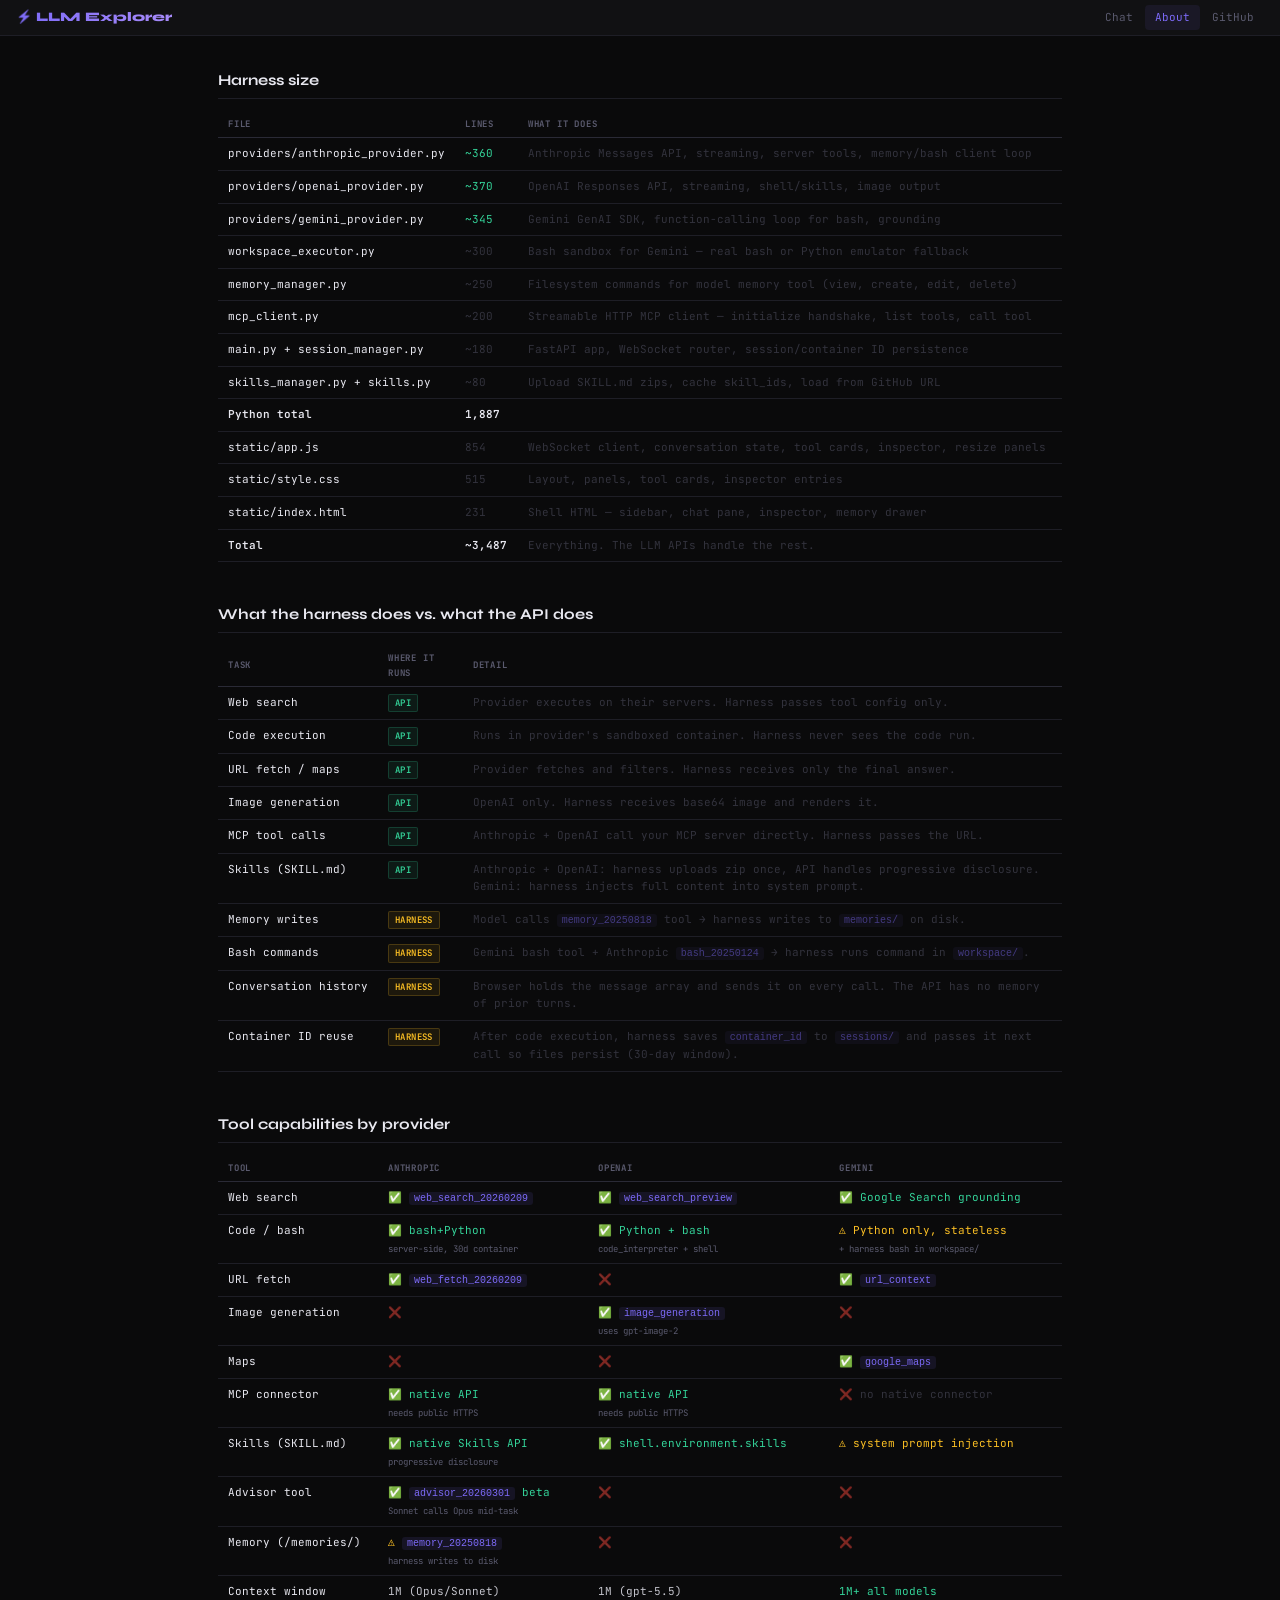
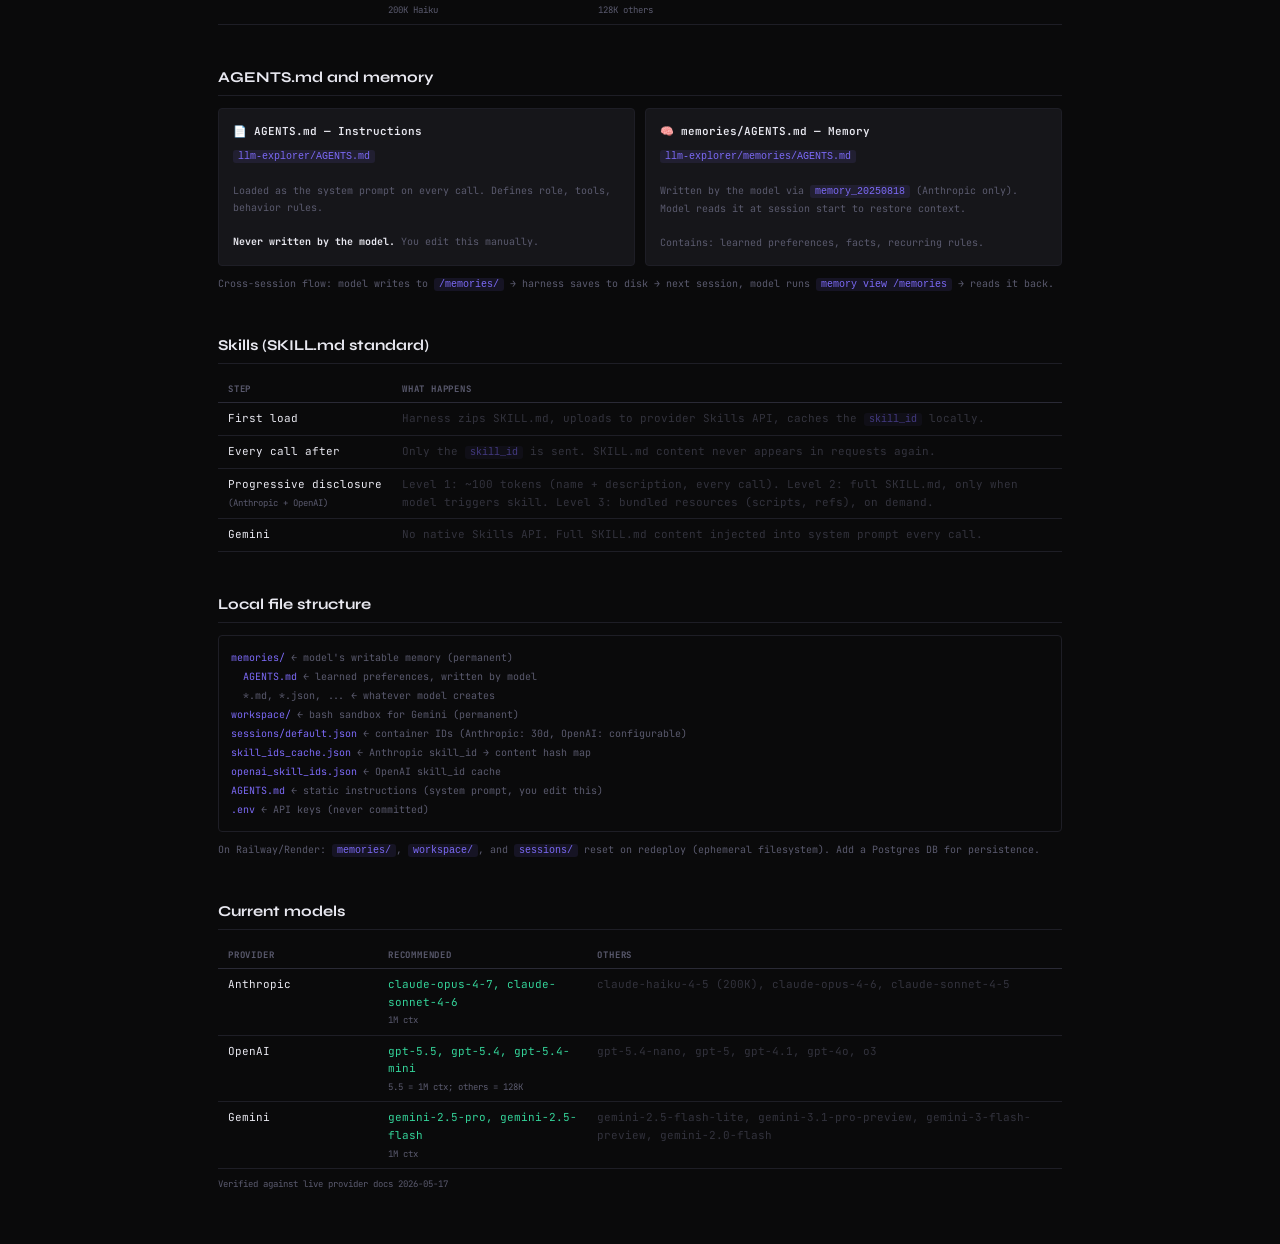
==== commit 1ae169cf: "docs: add harness code size breakdown to about page" ====
--- a/static/about.html
+++ b/static/about.html
@@ -79,6 +79,29 @@
 </nav>
 
 <div class="page">
+
+  <!-- ── HARNESS SIZE ── -->
+  <section>
+    <h2>Harness size</h2>
+    <table>
+      <thead><tr><th>File</th><th>Lines</th><th>What it does</th></tr></thead>
+      <tbody>
+        <tr><td>providers/anthropic_provider.py</td><td class="g">~360</td><td class="d">Anthropic Messages API, streaming, server tools, memory/bash client loop</td></tr>
+        <tr><td>providers/openai_provider.py</td><td class="g">~370</td><td class="d">OpenAI Responses API, streaming, shell/skills, image output</td></tr>
+        <tr><td>providers/gemini_provider.py</td><td class="g">~345</td><td class="d">Gemini GenAI SDK, function-calling loop for bash, grounding</td></tr>
+        <tr><td>workspace_executor.py</td><td class="d">~300</td><td class="d">Bash sandbox for Gemini — real bash or Python emulator fallback</td></tr>
+        <tr><td>memory_manager.py</td><td class="d">~250</td><td class="d">Filesystem commands for model memory tool (view, create, edit, delete)</td></tr>
+        <tr><td>mcp_client.py</td><td class="d">~200</td><td class="d">Streamable HTTP MCP client — initialize handshake, list tools, call tool</td></tr>
+        <tr><td>main.py + session_manager.py</td><td class="d">~180</td><td class="d">FastAPI app, WebSocket router, session/container ID persistence</td></tr>
+        <tr><td>skills_manager.py + skills.py</td><td class="d">~80</td><td class="d">Upload SKILL.md zips, cache skill_ids, load from GitHub URL</td></tr>
+        <tr><td style="color:var(--bright);font-weight:600">Python total</td><td style="color:var(--bright);font-weight:600">1,887</td><td class="d"></td></tr>
+        <tr><td>static/app.js</td><td class="d">854</td><td class="d">WebSocket client, conversation state, tool cards, inspector, resize panels</td></tr>
+        <tr><td>static/style.css</td><td class="d">515</td><td class="d">Layout, panels, tool cards, inspector entries</td></tr>
+        <tr><td>static/index.html</td><td class="d">231</td><td class="d">Shell HTML — sidebar, chat pane, inspector, memory drawer</td></tr>
+        <tr><td style="color:var(--bright);font-weight:600">Total</td><td style="color:var(--bright);font-weight:600">~3,487</td><td class="d">Everything. The LLM APIs handle the rest.</td></tr>
+      </tbody>
+    </table>
+  </section>
 
   <!-- ── HARNESS vs API ── -->
   <section>
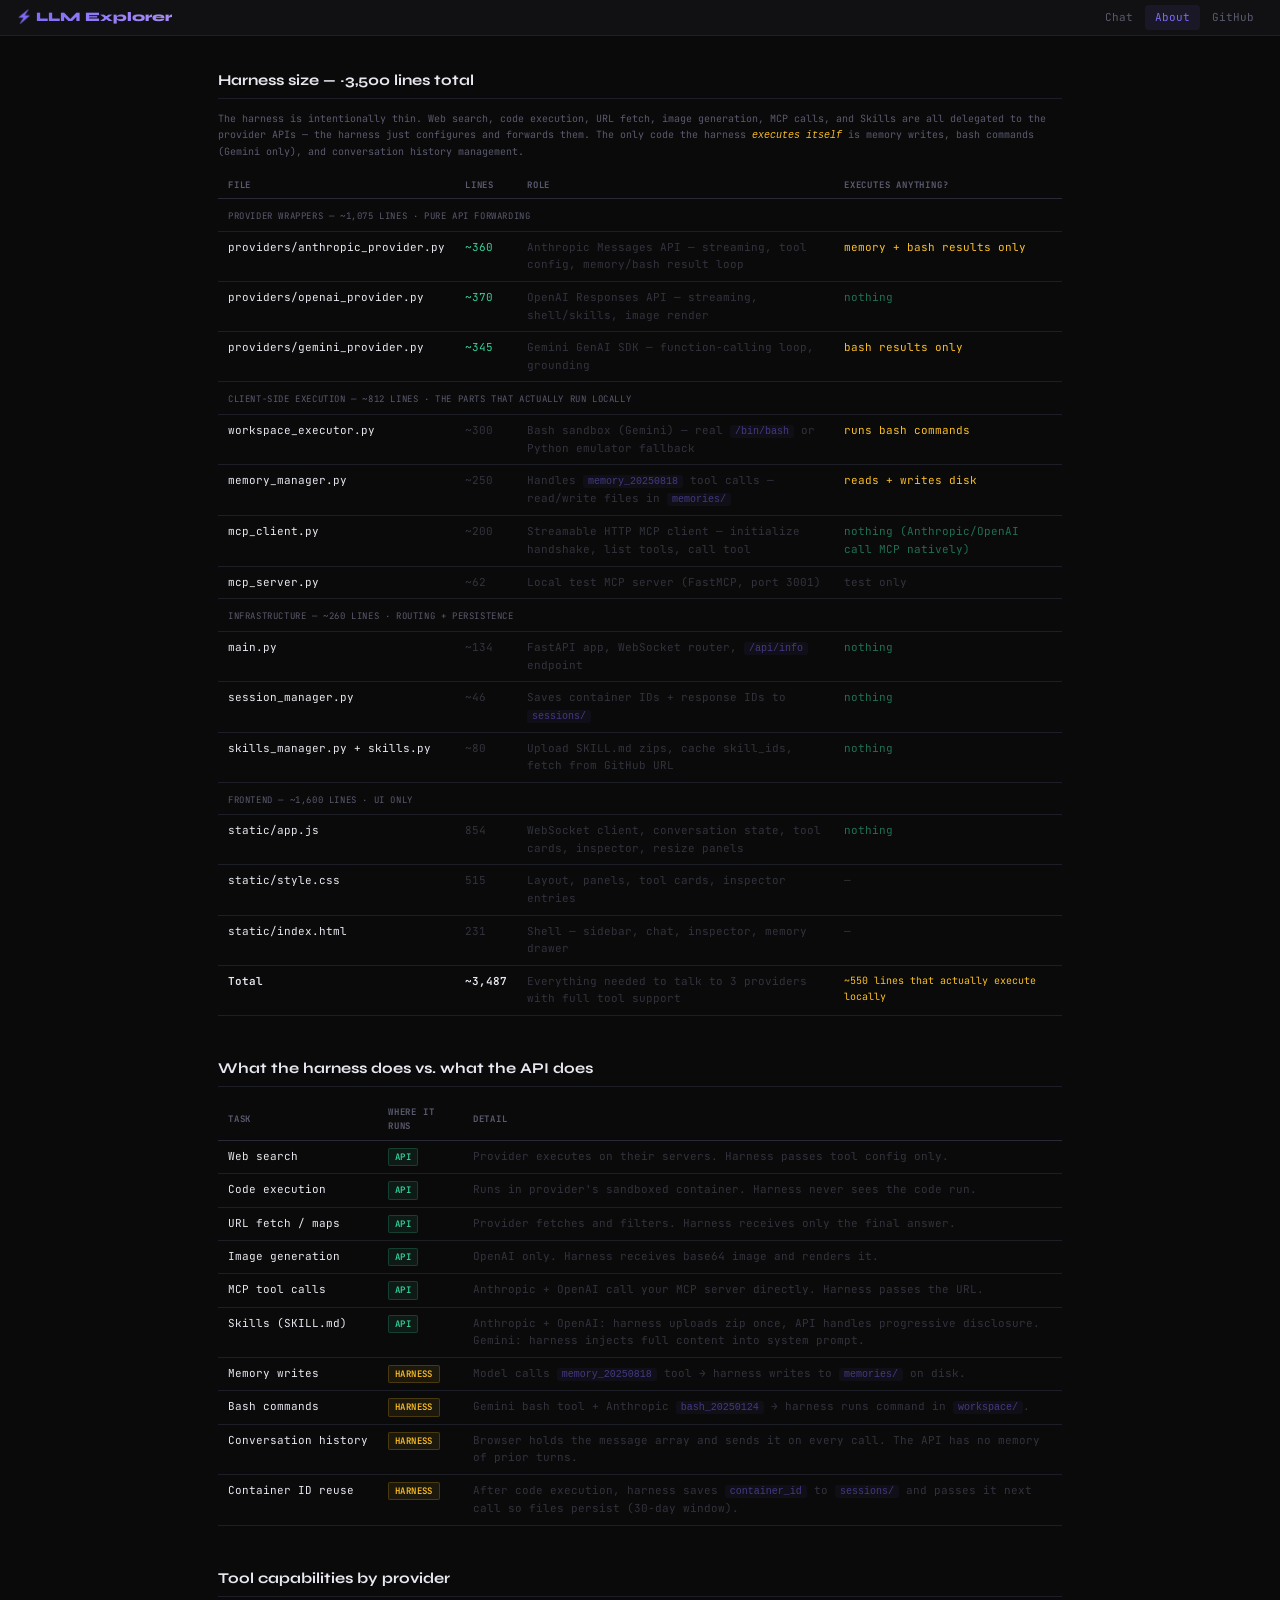
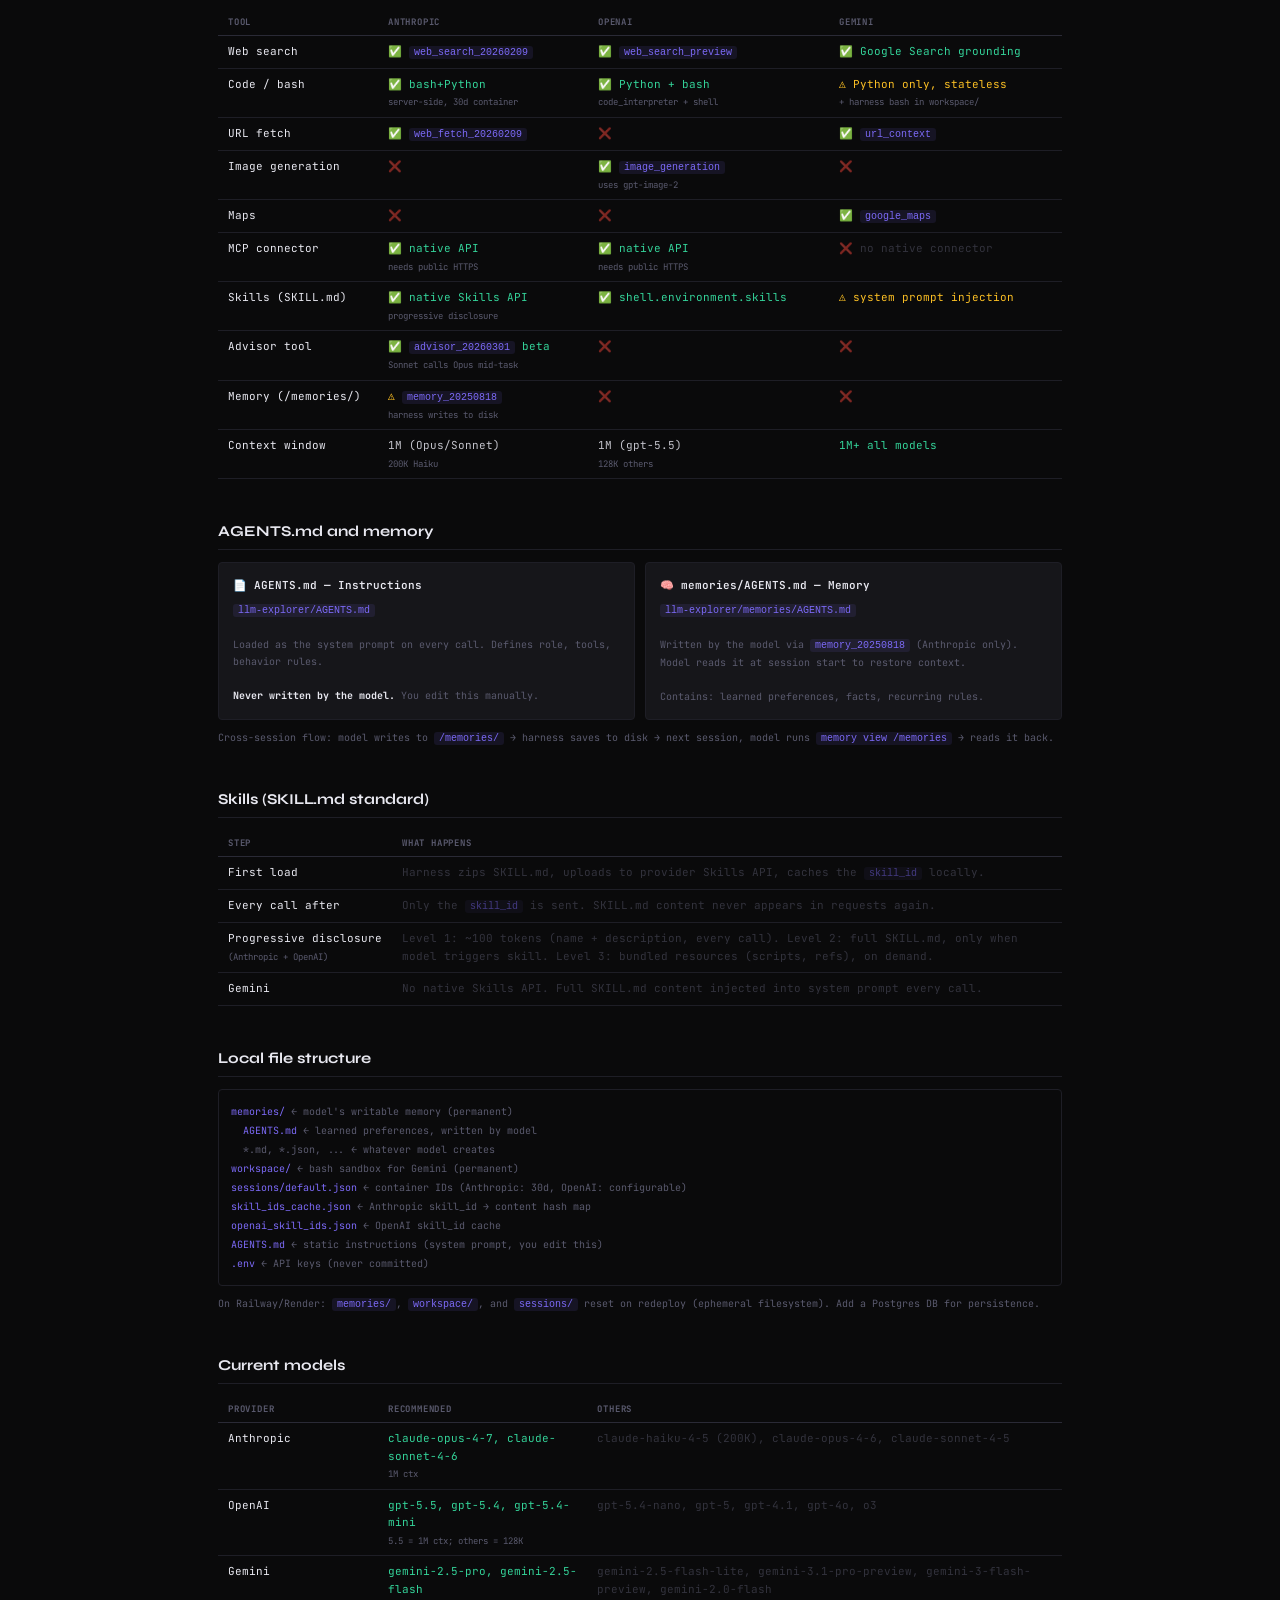
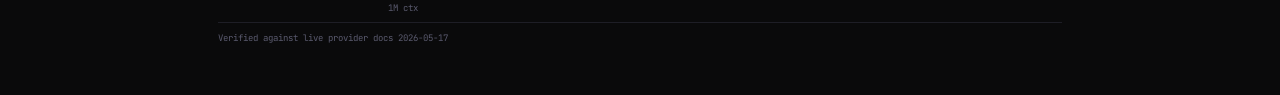
==== commit 1e5bbd4d: "docs: expand harness size table — group by role, call out what actually executes locally vs API-dele" ====
--- a/static/about.html
+++ b/static/about.html
@@ -82,23 +82,46 @@
 
   <!-- ── HARNESS SIZE ── -->
   <section>
-    <h2>Harness size</h2>
-    <table>
-      <thead><tr><th>File</th><th>Lines</th><th>What it does</th></tr></thead>
-      <tbody>
-        <tr><td>providers/anthropic_provider.py</td><td class="g">~360</td><td class="d">Anthropic Messages API, streaming, server tools, memory/bash client loop</td></tr>
-        <tr><td>providers/openai_provider.py</td><td class="g">~370</td><td class="d">OpenAI Responses API, streaming, shell/skills, image output</td></tr>
-        <tr><td>providers/gemini_provider.py</td><td class="g">~345</td><td class="d">Gemini GenAI SDK, function-calling loop for bash, grounding</td></tr>
-        <tr><td>workspace_executor.py</td><td class="d">~300</td><td class="d">Bash sandbox for Gemini — real bash or Python emulator fallback</td></tr>
-        <tr><td>memory_manager.py</td><td class="d">~250</td><td class="d">Filesystem commands for model memory tool (view, create, edit, delete)</td></tr>
-        <tr><td>mcp_client.py</td><td class="d">~200</td><td class="d">Streamable HTTP MCP client — initialize handshake, list tools, call tool</td></tr>
-        <tr><td>main.py + session_manager.py</td><td class="d">~180</td><td class="d">FastAPI app, WebSocket router, session/container ID persistence</td></tr>
-        <tr><td>skills_manager.py + skills.py</td><td class="d">~80</td><td class="d">Upload SKILL.md zips, cache skill_ids, load from GitHub URL</td></tr>
-        <tr><td style="color:var(--bright);font-weight:600">Python total</td><td style="color:var(--bright);font-weight:600">1,887</td><td class="d"></td></tr>
-        <tr><td>static/app.js</td><td class="d">854</td><td class="d">WebSocket client, conversation state, tool cards, inspector, resize panels</td></tr>
-        <tr><td>static/style.css</td><td class="d">515</td><td class="d">Layout, panels, tool cards, inspector entries</td></tr>
-        <tr><td>static/index.html</td><td class="d">231</td><td class="d">Shell HTML — sidebar, chat pane, inspector, memory drawer</td></tr>
-        <tr><td style="color:var(--bright);font-weight:600">Total</td><td style="color:var(--bright);font-weight:600">~3,487</td><td class="d">Everything. The LLM APIs handle the rest.</td></tr>
+    <h2>Harness size — ~3,500 lines total</h2>
+    <p style="font-size:10px;color:var(--dim);margin-bottom:12px">
+      The harness is intentionally thin. Web search, code execution, URL fetch, image generation, MCP calls, and Skills
+      are all delegated to the provider APIs — the harness just configures and forwards them.
+      The only code the harness <em style="color:var(--yellow)">executes itself</em> is memory writes, bash commands (Gemini only), and conversation history management.
+    </p>
+    <table>
+      <thead><tr><th>File</th><th>Lines</th><th>Role</th><th>Executes anything?</th></tr></thead>
+      <tbody>
+        <tr>
+          <td colspan="4" style="color:var(--dim);font-size:9px;letter-spacing:.6px;text-transform:uppercase;padding-top:10px">Provider wrappers — ~1,075 lines · pure API forwarding</td>
+        </tr>
+        <tr><td>providers/anthropic_provider.py</td><td class="g">~360</td><td class="d">Anthropic Messages API — streaming, tool config, memory/bash result loop</td><td class="y">memory + bash results only</td></tr>
+        <tr><td>providers/openai_provider.py</td><td class="g">~370</td><td class="d">OpenAI Responses API — streaming, shell/skills, image render</td><td class="d" style="color:var(--green)">nothing</td></tr>
+        <tr><td>providers/gemini_provider.py</td><td class="g">~345</td><td class="d">Gemini GenAI SDK — function-calling loop, grounding</td><td class="y">bash results only</td></tr>
+        <tr>
+          <td colspan="4" style="color:var(--dim);font-size:9px;letter-spacing:.6px;text-transform:uppercase;padding-top:10px">Client-side execution — ~812 lines · the parts that actually run locally</td>
+        </tr>
+        <tr><td>workspace_executor.py</td><td class="d">~300</td><td class="d">Bash sandbox (Gemini) — real <code>/bin/bash</code> or Python emulator fallback</td><td class="y">runs bash commands</td></tr>
+        <tr><td>memory_manager.py</td><td class="d">~250</td><td class="d">Handles <code>memory_20250818</code> tool calls — read/write files in <code>memories/</code></td><td class="y">reads + writes disk</td></tr>
+        <tr><td>mcp_client.py</td><td class="d">~200</td><td class="d">Streamable HTTP MCP client — initialize handshake, list tools, call tool</td><td class="d" style="color:var(--green)">nothing (Anthropic/OpenAI call MCP natively)</td></tr>
+        <tr><td>mcp_server.py</td><td class="d">~62</td><td class="d">Local test MCP server (FastMCP, port 3001)</td><td class="d" style="color:var(--dim)">test only</td></tr>
+        <tr>
+          <td colspan="4" style="color:var(--dim);font-size:9px;letter-spacing:.6px;text-transform:uppercase;padding-top:10px">Infrastructure — ~260 lines · routing + persistence</td>
+        </tr>
+        <tr><td>main.py</td><td class="d">~134</td><td class="d">FastAPI app, WebSocket router, <code>/api/info</code> endpoint</td><td class="d" style="color:var(--green)">nothing</td></tr>
+        <tr><td>session_manager.py</td><td class="d">~46</td><td class="d">Saves container IDs + response IDs to <code>sessions/</code></td><td class="d" style="color:var(--green)">nothing</td></tr>
+        <tr><td>skills_manager.py + skills.py</td><td class="d">~80</td><td class="d">Upload SKILL.md zips, cache skill_ids, fetch from GitHub URL</td><td class="d" style="color:var(--green)">nothing</td></tr>
+        <tr>
+          <td colspan="4" style="color:var(--dim);font-size:9px;letter-spacing:.6px;text-transform:uppercase;padding-top:10px">Frontend — ~1,600 lines · UI only</td>
+        </tr>
+        <tr><td>static/app.js</td><td class="d">854</td><td class="d">WebSocket client, conversation state, tool cards, inspector, resize panels</td><td class="d" style="color:var(--green)">nothing</td></tr>
+        <tr><td>static/style.css</td><td class="d">515</td><td class="d">Layout, panels, tool cards, inspector entries</td><td class="d">—</td></tr>
+        <tr><td>static/index.html</td><td class="d">231</td><td class="d">Shell — sidebar, chat, inspector, memory drawer</td><td class="d">—</td></tr>
+        <tr>
+          <td style="color:var(--bright);font-weight:600">Total</td>
+          <td style="color:var(--bright);font-weight:600">~3,487</td>
+          <td class="d">Everything needed to talk to 3 providers with full tool support</td>
+          <td style="color:var(--yellow);font-size:10px">~550 lines that actually execute locally</td>
+        </tr>
       </tbody>
     </table>
   </section>
